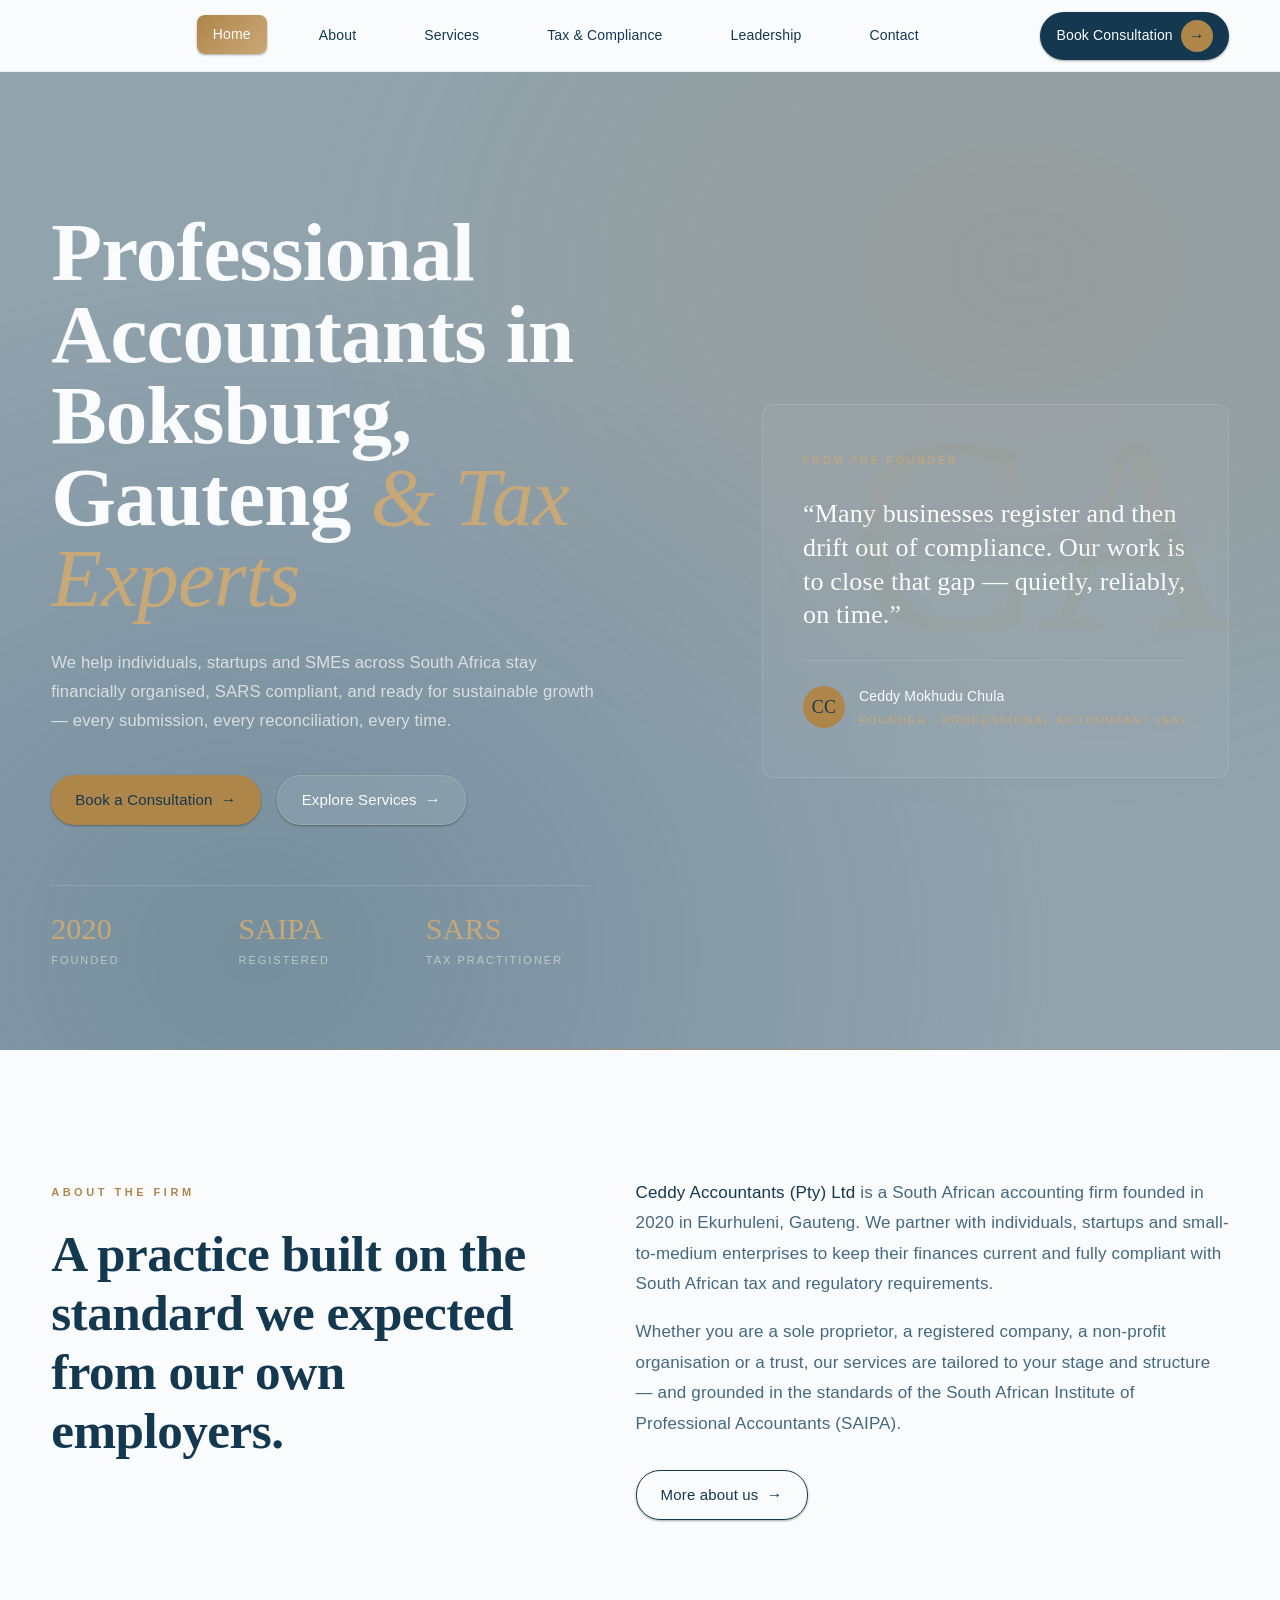
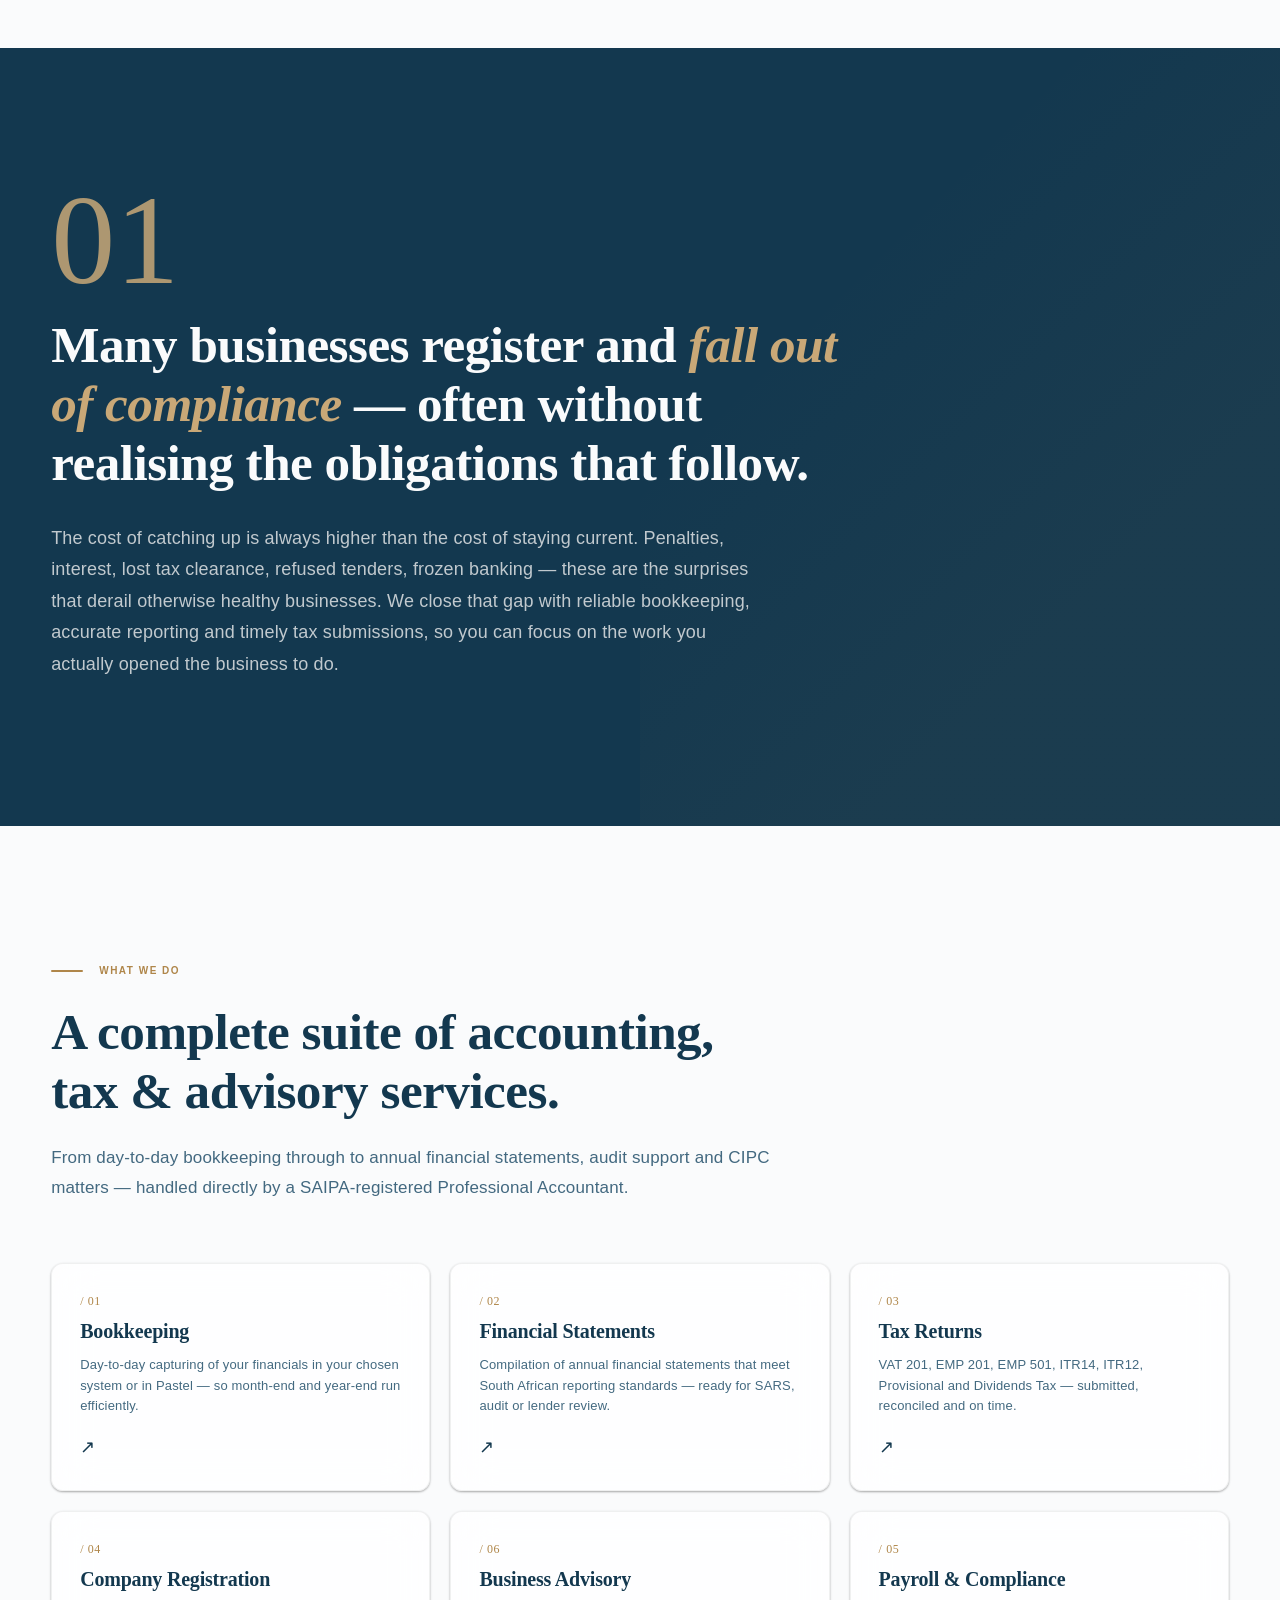
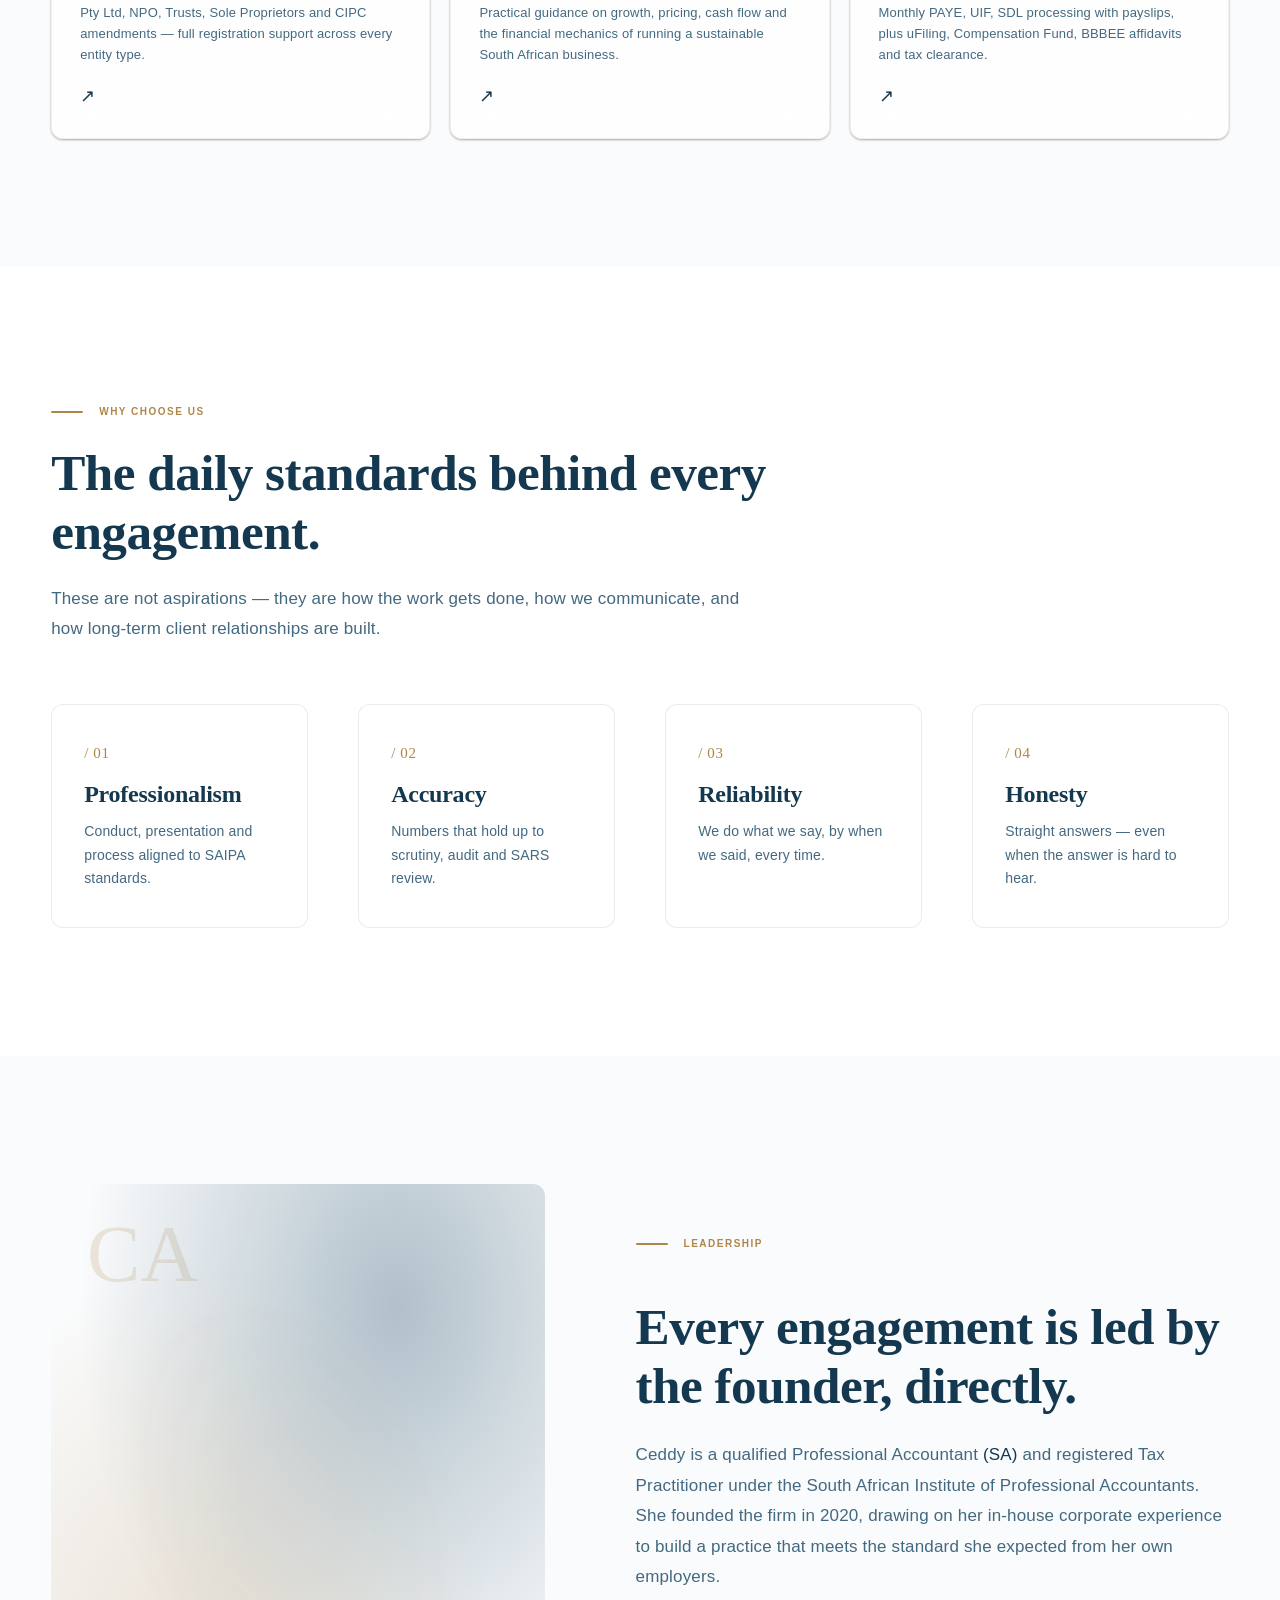
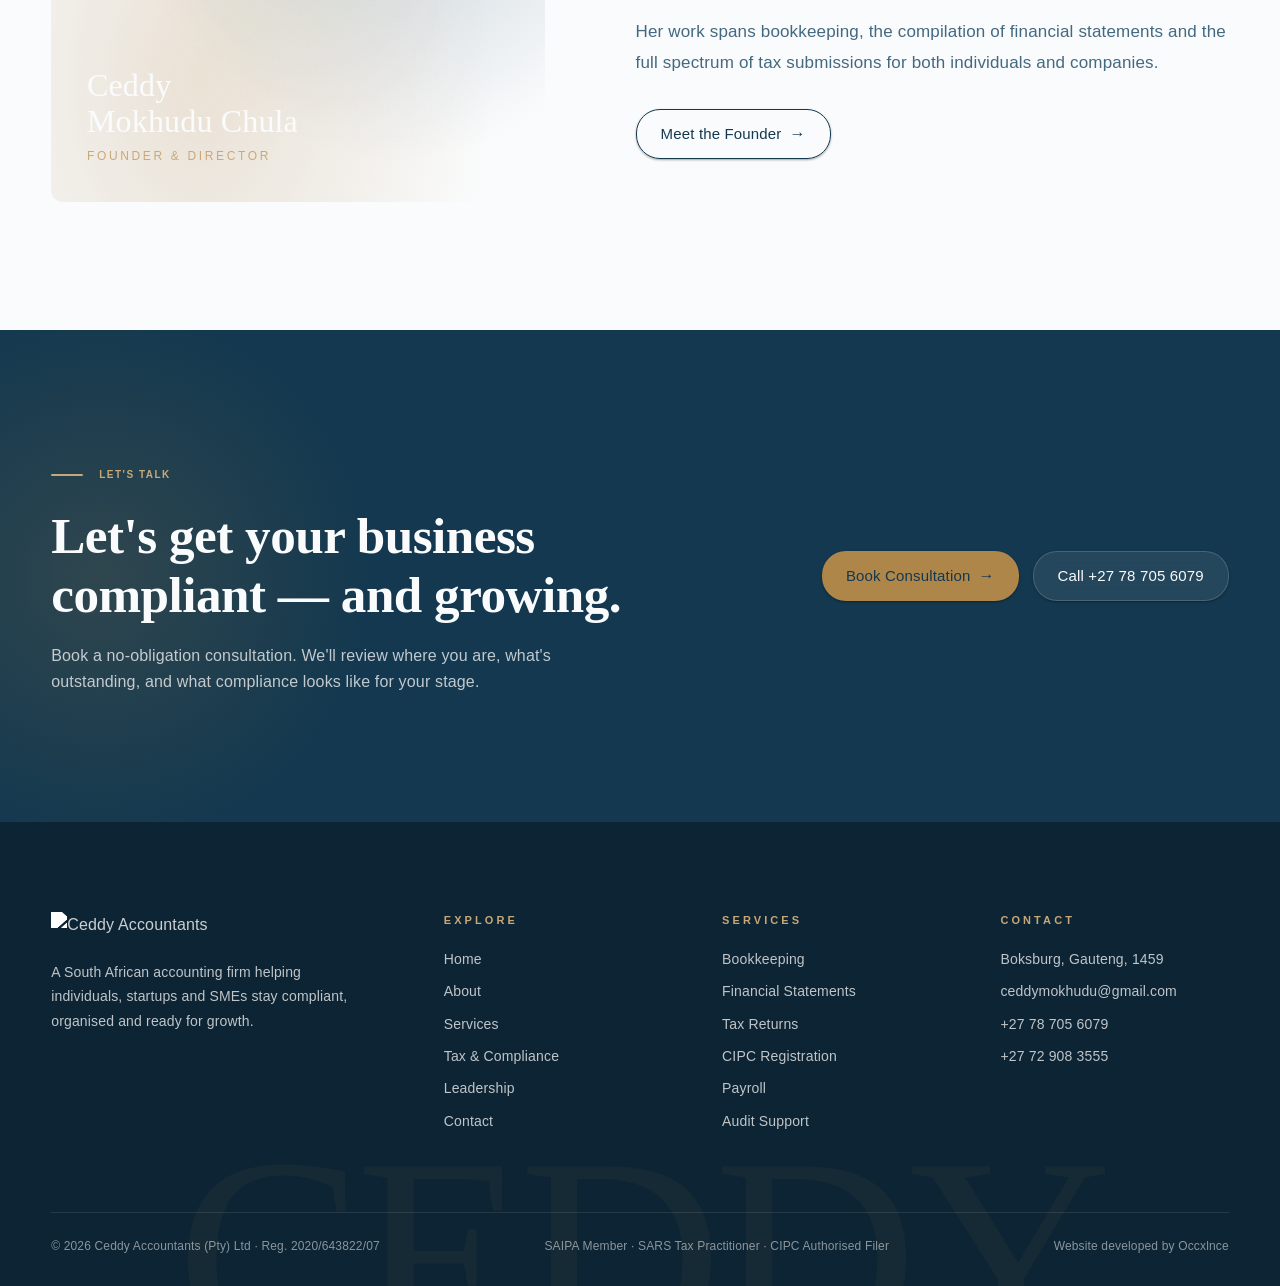
==== index.html @ b46c5119 "Add files via upload" ====
<!DOCTYPE html>
<html lang="en">
<head>
<meta charset="UTF-8">
<meta name="viewport" content="width=device-width, initial-scale=1.0">
<title>Ceddy Accountants | Professional Accountants in Boksburg, Gauteng | SAIPA Registered Tax Services</title>
<meta name="description" content="Leading accounting firm in Boksburg, Gauteng. SAIPA-registered professional accountants offering bookkeeping, tax services, company registration & financial compliance. Call us today!">
<meta name="keywords" content="accountants Boksburg, accountants Gauteng, SAIPA accountant, tax services Boksburg, bookkeeping Gauteng, company registration South Africa, professional accountant SA, tax compliance Boksburg, financial statements, VAT services, payroll services, Ceddy Accountants">
<meta name="robots" content="index, follow">
<meta name="author" content="Ceddy Accountants (Pty) Ltd">
<meta name="geo.region" content="ZA-GP">
<meta name="geo.placename" content="Boksburg, Gauteng">
<meta name="geo.position" content="-26.2125;28.2500">
<meta name="ICBM" content="-26.2125,28.2500">
<meta property="og:title" content="Ceddy Accountants | Professional Accountants in Boksburg, Gauteng">
<meta property="og:description" content="SAIPA-registered accounting firm in Boksburg, Gauteng. Expert bookkeeping, tax services, company registration & financial compliance.">
<meta property="og:type" content="website">
<meta property="og:url" content="https://ceddyaccountants.co.za">
<meta property="og:image" content="https://res.cloudinary.com/dgwtaivvf/image/upload/v1778057865/Symbol-CA_kmvjfh.png">
<meta property="og:site_name" content="Ceddy Accountants">
<meta property="og:locale" content="en_ZA">
<meta name="twitter:card" content="summary_large_image">
<meta name="twitter:title" content="Ceddy Accountants | Professional Accountants in Boksburg, Gauteng">
<meta name="twitter:description" content="SAIPA-registered accounting firm in Boksburg, Gauteng. Expert bookkeeping, tax services, company registration & financial compliance.">
<meta name="twitter:image" content="https://res.cloudinary.com/dgwtaivvf/image/upload/v1778057865/Symbol-CA_kmvjfh.png">
<link rel="canonical" href="https://ceddyaccountants.co.za">
<script type="application/ld+json">
{
  "@context": "https://schema.org",
  "@type": "ProfessionalService",
  "name": "Ceddy Accountants",
  "description": "SAIPA-registered accounting firm in Boksburg, Gauteng offering bookkeeping, tax services, company registration & financial compliance",
  "url": "https://ceddyaccountants.co.za",
  "telephone": "+27787056079",
  "email": "ceddymokhudu@gmail.com",
  "address": {
    "@type": "PostalAddress",
    "streetAddress": "Boksburg",
    "addressLocality": "Gauteng",
    "addressRegion": "GP",
    "postalCode": "1459",
    "addressCountry": "ZA"
  },
  "geo": {
    "@type": "GeoCoordinates",
    "latitude": "-26.2125",
    "longitude": "28.2500"
  },
  "openingHours": "Mo-Fr 08:00-17:00",
  "priceRange": "$$",
  "paymentAccepted": "Cash, Credit Card, Bank Transfer",
  "currenciesAccepted": "ZAR",
  "founder": {
    "@type": "Person",
    "name": "Ceddy Mokhudu Chula",
    "jobTitle": "Founder & Director",
    "description": "Professional Accountant (SA) and registered Tax Practitioner"
  },
  "hasCredential": [
    {
      "@type": "EducationalOccupationalCredential",
      "name": "Professional Accountant (SA)",
      "credentialCategory": "Professional Certification"
    },
    {
      "@type": "EducationalOccupationalCredential", 
      "name": "SAIPA Member",
      "credentialCategory": "Professional Membership"
    },
    {
      "@type": "EducationalOccupationalCredential",
      "name": "SARS Tax Practitioner",
      "credentialCategory": "Professional Certification"
    }
  ],
  "serviceType": [
    "Bookkeeping Services",
    "Tax Preparation Services", 
    "Company Registration",
    "Financial Statement Preparation",
    "Payroll Services",
    "Business Advisory",
    "VAT Services",
    "Audit Support"
  ],
  "areaServed": [
    {
      "@type": "City",
      "name": "Boksburg"
    },
    {
      "@type": "AdministrativeArea", 
      "name": "Gauteng"
    },
    {
      "@type": "Country",
      "name": "South Africa"
    }
  ],
  "aggregateRating": {
    "@type": "AggregateRating",
    "ratingValue": "5.0",
    "reviewCount": "1"
  }
}
</script>
<link rel="stylesheet" href="styles.css">
<link rel="stylesheet" href="https://cdn.jsdelivr.net/npm/swiper@11/swiper-bundle.min.css">
<link rel="icon" type="image/png" href="https://res.cloudinary.com/dgwtaivvf/image/upload/v1778057865/Symbol-CA_kmvjfh.png">
<style>
/* Home-specific styles */
.home-hero {
  position: relative;
  min-height: 100vh;
  background: #13384f73  url('https://res.cloudinary.com/dgwtaivvf/image/upload/v1778057910/Director_ohrgyr.png') center/cover;
  color: var(--paper);
  overflow: hidden;
  display: flex;
  align-items: center;
  padding: 140px 0 80px;
}
.home-hero::before {
  content: "";
  position: absolute;
  inset: 0;
  background:
    radial-gradient(ellipse at 80% 20%, rgba(175,134,74,0.18), transparent 50%),
    radial-gradient(ellipse at 20% 90%, rgba(67,105,128,0.35), transparent 55%);
}
.home-hero::after {
  content: "";
  position: absolute;
  bottom: 0; left: 0; right: 0;
  height: 1px;
  background: linear-gradient(90deg, transparent, rgba(175,134,74,0.55), transparent);
}
.home-hero-grid {
  position: relative;
  z-index: 2;
  display: grid;
  grid-template-columns: 1fr;
  gap: 50px;
  align-items: center;
}
@media (min-width: 1000px) {
  .home-hero-grid { grid-template-columns: 1.35fr 1fr; gap: 80px; }
}

.hero-eyebrow {
  display: inline-flex;
  align-items: center;
  gap: 14px;
  font-size: 11px;
  font-weight: 600;
  letter-spacing: 0.32em;
  text-transform: uppercase;
  color: var(--gold-soft);
  margin-bottom: 32px;
}
.hero-eyebrow .dot { width: 6px; height: 6px; border-radius: 50%; background: var(--muted-gold); }
.hero-eyebrow .line { width: 36px; height: 1px; background: var(--gold-soft); }

.home-hero h1 {
  font-family: var(--serif);
  color: var(--paper);
  font-size: clamp(44px, 6.5vw, 92px);
  line-height: 0.98;
  margin: 0;
}
.home-hero h1 em {
  font-style: italic;
  color: var(--gold-soft);
  font-weight: 400;
}
.home-hero .lede {
  margin-top: 28px;
  font-size: clamp(16px, 1.3vw, 19px);
  line-height: 1.75;
  color: rgba(242,242,242,0.78);
  max-width: 560px;
}
.home-hero .actions {
  margin-top: 40px;
  display: flex;
  flex-wrap: wrap;
  gap: 16px;
}
.home-hero .meta {
  margin-top: 60px;
  display: grid;
  grid-template-columns: repeat(3, 1fr);
  gap: 22px;
  max-width: 540px;
  border-top: 1px solid rgba(255,255,255,0.14);
  padding-top: 28px;
}
.home-hero .meta div span:first-child {
  font-family: var(--serif);
  font-size: 30px;
  color: var(--gold-soft);
  display: block;
  line-height: 1;
}
.home-hero .meta div span:last-child {
  display: block;
  margin-top: 8px;
  font-size: 11px;
  letter-spacing: 0.18em;
  text-transform: uppercase;
  color: rgba(242,242,242,0.55);
}

/* Hero card / visual */
.hero-card {
  position: relative;
  padding: 48px 40px;
  background: rgba(255,255,255,0.04);
  border: 1px solid rgba(255,255,255,0.12);
  backdrop-filter: blur(10px);
  border-radius: 4px;
}
.hero-card::before {
  content: "CA";
  position: absolute;
  top: -10px; right: -10px;
  font-family: var(--serif);
  font-size: 280px;
  line-height: 1;
  color: rgba(175,134,74,0.07);
  pointer-events: none;
}
.hero-card .label {
  font-size: 10px;
  letter-spacing: 0.32em;
  text-transform: uppercase;
  color: var(--gold-soft);
}
.hero-card .quote {
  margin: 28px 0;
  font-family: var(--serif);
  font-size: 26px;
  line-height: 1.3;
  color: var(--paper);
}
.hero-card .signature {
  display: flex; align-items: center; gap: 14px;
  padding-top: 24px;
  border-top: 1px solid rgba(255,255,255,0.12);
}
.hero-card .signature-mark {
  width: 42px; height: 42px;
  border-radius: 50%;
  background: var(--muted-gold);
  color: var(--midnight-teal);
  font-family: var(--serif);
  font-size: 18px;
  display: grid; place-items: center;
}
.hero-card .signature-name {
  font-size: 14px; font-weight: 500; color: var(--paper);
}
.hero-card .signature-role {
  font-size: 11px;
  letter-spacing: 0.18em;
  text-transform: uppercase;
  color: var(--gold-soft);
  margin-top: 4px;
}

/* ----- Intro / Problem section ----- */
.intro-grid {
  display: grid;
  grid-template-columns: 1fr;
  gap: 40px;
}
@media (min-width: 900px) { .intro-grid { grid-template-columns: 1fr 1.2fr; gap: 90px; } }
.intro-grid .label {
  font-size: 11px;
  letter-spacing: 0.32em;
  text-transform: uppercase;
  color: var(--muted-gold);
  font-weight: 600;
}
.intro-grid h2 { margin-top: 22px; }
.intro-grid .body p {
  font-size: 17px;
  line-height: 1.8;
  color: var(--slate-blue);
}
.intro-grid .body p strong { color: var(--midnight-teal); font-weight: 500; }

/* Problem */
.problem-section {
  background: var(--midnight-teal);
  color: var(--paper);
  position: relative;
  overflow: hidden;
}
.problem-section::before {
  content: "";
  position: absolute;
  top: 0; right: 0;
  width: 50%; height: 100%;
  background: linear-gradient(135deg, transparent 30%, rgba(175,134,74,0.05) 70%);
}
.problem-section .container { position: relative; z-index: 2; }
.problem-section .num {
  font-family: var(--serif);
  font-size: clamp(80px, 10vw, 140px);
  color: var(--gold-soft);
  line-height: 1;
  opacity: 0.85;
}
.problem-section h2 { color: var(--paper); margin-top: 12px; max-width: 820px; }
.problem-section h2 em { font-style: italic; color: var(--gold-soft); }
.problem-section .lede {
  margin-top: 30px;
  max-width: 700px;
  font-size: 18px;
  line-height: 1.75;
  color: rgba(242,242,242,0.78);
}

/* ----- Bento Grid Services ----- */
.services-preview .bento-grid {
  display: grid;
  grid-template-columns: repeat(3, 1fr);
  grid-template-rows: repeat(2, 1fr);
  gap: 20px;
  background: transparent;
  border: none;
  align-items: stretch;
  justify-items: stretch;
}

@media (max-width: 1200px) {
  .services-preview .bento-grid {
    grid-template-columns: repeat(3, 1fr);
    grid-template-rows: repeat(2, 1fr);
    gap: 18px;
  }
}

@media (max-width: 900px) {
  .services-preview .bento-grid {
    grid-template-columns: repeat(3, 1fr);
    grid-template-rows: repeat(2, 1fr);
    gap: 16px;
  }
}

@media (max-width: 768px) {
  .services-preview .bento-grid {
    grid-template-columns: repeat(2, 1fr);
    grid-template-rows: repeat(3, 1fr);
    gap: 14px;
  }
}

@media (max-width: 480px) {
  .services-preview .bento-grid {
    grid-template-columns: 1fr;
    grid-template-rows: repeat(6, 1fr);
    gap: 12px;
  }
}

.bento-card {
  background: rgba(255,255,255,0.8);
  border: 1px solid rgba(0,0,0,0.06);
  border-radius: 16px;
  position: relative;
  overflow: hidden;
  transition: all .4s cubic-bezier(0.4, 0, 0.2, 1);
  text-decoration: none;
  color: inherit;
  display: flex;
  align-items: flex-end;
  backdrop-filter: blur(20px);
  box-shadow: var(--shadow-sm);
}

.bento-card:hover {
  transform: translateY(-8px) scale(1.02);
  box-shadow: var(--shadow-xl);
  border-color: var(--muted-gold);
  background: rgba(255,255,255,0.95);
}

.bento-card:hover .arr {
  transform: translate(6px, -6px);
  color: var(--muted-gold);
}

.bento-content {
  padding: 28px;
  position: relative;
  z-index: 2;
}

.bento-card .num {
  font-family: var(--serif);
  font-size: 12px;
  color: var(--muted-gold);
  letter-spacing: 0.05em;
  margin-bottom: 8px;
}

.bento-card h3 {
  font-family: var(--serif);
  font-size: 20px;
  color: var(--midnight-teal);
  margin: 0 0 12px;
  line-height: 1.2;
}

.bento-card p {
  font-size: 13px;
  color: var(--slate-blue);
  line-height: 1.6;
  margin: 0 0 16px;
}

.bento-card .arr {
  display: inline-block;
  font-size: 18px;
  color: var(--midnight-teal);
  transition: transform .3s ease, color .3s ease;
}

/* Responsive adjustments for bento cards */
@media (max-width: 768px) {
  .bento-content {
    padding: 20px;
  }
  
  .bento-card h3 {
    font-size: 18px;
  }
  
  .bento-card p {
    font-size: 12px;
  }
}

@media (max-width: 480px) {
  .bento-content {
    padding: 18px;
  }
  
  .bento-card h3 {
    font-size: 16px;
  }
  
  .bento-card p {
    font-size: 11px;
  }
}

/* ----- Values ----- */
.values-section { background: #ffffff; }
.values-carousel {
  margin-top: 50px;
}
.values-carousel .swiper-slide {
  height: auto;
}
.value {
  background: #ffffff;
  padding: 36px 32px;
  border: 1px solid var(--rule);
  height: 100%;
}
.value .num {
  font-family: var(--serif);
  font-size: 15px;
  color: var(--muted-gold);
  letter-spacing: 0.04em;
}
.value h4 {
  margin: 14px 0 10px;
  font-family: var(--serif);
  font-size: 24px;
  color: var(--midnight-teal);
}
.value p {
  font-size: 14px;
  color: var(--slate-blue);
  line-height: 1.7;
  margin: 0;
}

/* ----- Founder ----- */
.founder-section { background: var(--paper); }
.founder-grid {
  display: grid;
  grid-template-columns: 1fr;
  gap: 50px;
  align-items: center;
}
@media (min-width: 900px) { .founder-grid { grid-template-columns: 1fr 1.2fr; gap: 90px; } }

.founder-portrait {
  position: relative;
  background: var(--midnight-teal);
  aspect-ratio: 4/5;
  display: flex;
  align-items: flex-end;
  padding: 36px;
  overflow: hidden;
}
.founder-portrait::before {
  content: "CA";
  position: absolute;
  top: 30px; left: 36px;
  font-family: var(--serif);
  font-size: 80px;
  color: rgba(175,134,74,0.18);
  line-height: 1;
}
.founder-portrait::after {
  content: "";
  position: absolute;
  inset: 0;
  background:
    radial-gradient(ellipse at 30% 80%, rgba(175,134,74,0.22), transparent 60%),
    radial-gradient(ellipse at 70% 20%, rgba(67,105,128,0.4), transparent 65%);
}
.founder-portrait .credentials {
  position: relative;
  z-index: 2;
  color: var(--paper);
}
.founder-portrait .credentials .name {
  font-family: var(--serif);
  font-size: 32px;
  line-height: 1.1;
}
.founder-portrait .credentials .role {
  margin-top: 8px;
  font-size: 12px;
  letter-spacing: 0.22em;
  text-transform: uppercase;
  color: var(--gold-soft);
}
.founder-portrait .credentials .badges {
  margin-top: 20px;
  display: flex;
  gap: 8px;
  flex-wrap: wrap;
}
.founder-portrait .credentials .badges span {
  font-size: 10px;
  font-weight: 600;
  letter-spacing: 0.18em;
  padding: 6px 12px;
  border: 1px solid rgba(255,255,255,0.22);
  border-radius: 999px;
  color: var(--paper);
}

.founder-content h2 { margin-top: 22px; }
.founder-content p {
  font-size: 17px;
  line-height: 1.8;
  color: var(--slate-blue);
  margin-top: 24px;
}
.founder-content p strong { color: var(--midnight-teal); font-weight: 500; }

</style>
</head>
<body>

<!-- ========== HEADER ========== -->
<header class="site-header">
  <div class="nav-inner">
    <a href="index.html" class="brand" aria-label="Ceddy Accountants — home">
      <div class="brand-mark" style="background: url('https://res.cloudinary.com/dgwtaivvf/image/upload/v1778057865/Symbol-CA_kmvjfh.png') center/contain; background-repeat: no-repeat; width: 40px; height: 40px;"></div>
    </a>
    <nav class="nav-links" aria-label="Main">
      <a href="index.html">Home</a>
      <a href="about.html">About</a>
      <a href="services.html">Services</a>
      <a href="tax-compliance.html">Tax &amp; Compliance</a>
      <a href="leadership.html">Leadership</a>
      <a href="contact.html">Contact</a>
    </nav>
    <a href="contact.html" class="nav-cta">
      Book Consultation
      <span class="arr">→</span>
    </a>
    <button class="nav-toggle" aria-label="Open menu">
      <span></span><span></span><span></span>
    </button>
  </div>
</header>

<main>

<!-- ========== HERO ========== -->
<section class="home-hero">
  <div class="container">
    <div class="home-hero-grid">
      <div>
        <h1>Professional Accountants in Boksburg, Gauteng <em>&amp; Tax Experts</em></h1>

        <p class="lede">
          We help individuals, startups and SMEs across South Africa stay financially
          organised, SARS compliant, and ready for sustainable growth — every submission,
          every reconciliation, every time.
        </p>

        <div class="actions">
          <a href="contact.html" class="btn btn-gold">Book a Consultation <span class="arr">→</span></a>
          <a href="services.html" class="btn btn-ghost">Explore Services <span class="arr">→</span></a>
        </div>

        <div class="meta">
          <div><span>2020</span><span>Founded</span></div>
          <div><span>SAIPA</span><span>Registered</span></div>
          <div><span>SARS</span><span>Tax Practitioner</span></div>
        </div>
      </div>

      <aside class="hero-card parallax-element" data-speed="0.2">
        <div class="label">From the founder</div>
        <p class="quote">
          “Many businesses register and then drift out of compliance. Our work is to close that gap — quietly, reliably, on time.”
        </p>
        <div class="signature">
          <div class="signature-mark">CC</div>
          <div>
            <div class="signature-name">Ceddy Mokhudu Chula</div>
            <div class="signature-role">Founder · Professional Accountant (SA)</div>
          </div>
        </div>
      </aside>
    </div>
  </div>
</section>

<!-- ========== INTRO ========== -->
<section>
  <div class="container">
    <div class="intro-grid reveal">
      <div>
        <span class="label">About the firm</span>
        <h2>A practice built on the standard we expected from our own employers.</h2>
      </div>
      <div class="body">
        <p>
          <strong>Ceddy Accountants (Pty) Ltd</strong> is a South African accounting
          firm founded in 2020 in Ekurhuleni, Gauteng. We partner with individuals,
          startups and small-to-medium enterprises to keep their finances current and
          fully compliant with South African tax and regulatory requirements.
        </p>
        <p>
          Whether you are a sole proprietor, a registered company, a non-profit
          organisation or a trust, our services are tailored to your stage and structure
          — and grounded in the standards of the South African Institute of Professional
          Accountants (SAIPA).
        </p>
        <a href="about.html" class="btn btn-outline" style="margin-top: 14px;">More about us <span class="arr">→</span></a>
      </div>
    </div>
  </div>
</section>

<!-- ========== PROBLEM ========== -->
<section class="problem-section">
  <div class="container reveal">
    <div class="num">01</div>
    <h2>Many businesses register and <em>fall out of compliance</em> — often without realising the obligations that follow.</h2>
    <p class="lede">
      The cost of catching up is always higher than the cost of staying current.
      Penalties, interest, lost tax clearance, refused tenders, frozen banking — these
      are the surprises that derail otherwise healthy businesses. We close that gap with
      reliable bookkeeping, accurate reporting and timely tax submissions, so you can
      focus on the work you actually opened the business to do.
    </p>
  </div>
</section>

<!-- ========== SERVICES PREVIEW ========== -->
<section class="services-preview">
  <div class="container">
    <div class="section-head reveal">
      <div class="kicker">
        <span class="line"></span>
        <span class="eyebrow">What We Do</span>
      </div>
      <h2>A complete suite of accounting, tax &amp; advisory services.</h2>
      <p>From day-to-day bookkeeping through to annual financial statements, audit support and CIPC matters — handled directly by a SAIPA-registered Professional Accountant.</p>
    </div>

    <div class="bento-grid reveal">
      <!-- First row: Bookkeeping + Financial Statements + Tax Returns -->
      <a href="services.html" class="bento-card">
        <div class="bento-content">
          <div class="num">/ 01</div>
          <h3>Bookkeeping</h3>
          <p>Day-to-day capturing of your financials in your chosen system or in Pastel — so month-end and year-end run efficiently.</p>
          <span class="arr">↗</span>
        </div>
      </a>
      <a href="services.html" class="bento-card">
        <div class="bento-content">
          <div class="num">/ 02</div>
          <h3>Financial Statements</h3>
          <p>Compilation of annual financial statements that meet South African reporting standards — ready for SARS, audit or lender review.</p>
          <span class="arr">↗</span>
        </div>
      </a>
      <a href="tax-compliance.html" class="bento-card">
        <div class="bento-content">
          <div class="num">/ 03</div>
          <h3>Tax Returns</h3>
          <p>VAT 201, EMP 201, EMP 501, ITR14, ITR12, Provisional and Dividends Tax — submitted, reconciled and on time.</p>
          <span class="arr">↗</span>
        </div>
      </a>
      
      <!-- Second row: Company Registration + Business Advisory + Payroll -->
      <a href="services.html" class="bento-card">
        <div class="bento-content">
          <div class="num">/ 04</div>
          <h3>Company Registration</h3>
          <p>Pty Ltd, NPO, Trusts, Sole Proprietors and CIPC amendments — full registration support across every entity type.</p>
          <span class="arr">↗</span>
        </div>
      </a>
      <a href="services.html" class="bento-card">
        <div class="bento-content">
          <div class="num">/ 06</div>
          <h3>Business Advisory</h3>
          <p>Practical guidance on growth, pricing, cash flow and the financial mechanics of running a sustainable South African business.</p>
          <span class="arr">↗</span>
        </div>
      </a>
      <a href="services.html" class="bento-card">
        <div class="bento-content">
          <div class="num">/ 05</div>
          <h3>Payroll &amp; Compliance</h3>
          <p>Monthly PAYE, UIF, SDL processing with payslips, plus uFiling, Compensation Fund, BBBEE affidavits and tax clearance.</p>
          <span class="arr">↗</span>
        </div>
      </a>
    </div>
  </div>
</section>

<!-- ========== VALUES ========== -->
<section class="values-section">
  <div class="container">
    <div class="section-head reveal">
      <div class="kicker">
        <span class="line"></span>
        <span class="eyebrow">Why Choose Us</span>
      </div>
      <h2>The daily standards behind every engagement.</h2>
      <p>These are not aspirations — they are how the work gets done, how we communicate, and how long-term client relationships are built.</p>
    </div>

    <div class="swiper values-carousel reveal">
      <div class="swiper-wrapper">
        <div class="swiper-slide">
          <div class="value">
            <div class="num">/ 01</div>
            <h4>Professionalism</h4>
            <p>Conduct, presentation and process aligned to SAIPA standards.</p>
          </div>
        </div>
        <div class="swiper-slide">
          <div class="value">
            <div class="num">/ 02</div>
            <h4>Accuracy</h4>
            <p>Numbers that hold up to scrutiny, audit and SARS review.</p>
          </div>
        </div>
        <div class="swiper-slide">
          <div class="value">
            <div class="num">/ 03</div>
            <h4>Reliability</h4>
            <p>We do what we say, by when we said, every time.</p>
          </div>
        </div>
        <div class="swiper-slide">
          <div class="value">
            <div class="num">/ 04</div>
            <h4>Honesty</h4>
            <p>Straight answers — even when the answer is hard to hear.</p>
          </div>
        </div>
        <div class="swiper-slide">
          <div class="value">
            <div class="num">/ 05</div>
            <h4>Efficiency</h4>
            <p>Time, software and process used to your advantage, not against it.</p>
          </div>
        </div>
        <div class="swiper-slide">
          <div class="value">
            <div class="num">/ 06</div>
            <h4>Value for Money</h4>
            <p>Pricing that respects the size and stage of your business.</p>
          </div>
        </div>
      </div>
    </div>
  </div>
</section>

<!-- ========== FOUNDER ========== -->
<section class="founder-section">
  <div class="container">
    <div class="founder-grid reveal">
      <div class="founder-portrait parallax-element" data-speed="0.15" style="background: url('https://res.cloudinary.com/dgwtaivvf/image/upload/v1778057903/Director_Closeup_abbx0l.png') center/cover;">
        <div class="credentials">
          <div class="name">Ceddy<br>Mokhudu Chula</div>
          <div class="role">Founder &amp; Director</div>
                  </div>
      </div>
      <div class="founder-content">
        <div class="kicker">
          <span class="line"></span>
          <span class="eyebrow">Leadership</span>
        </div>
        <h2>Every engagement is led by the founder, directly.</h2>
        <p>
          Ceddy is a qualified Professional Accountant <strong>(SA)</strong> and registered
          Tax Practitioner under the South African Institute of Professional Accountants.
          She founded the firm in 2020, drawing on her in-house corporate experience to
          build a practice that meets the standard she expected from her own employers.
        </p>
        <p>
          Her work spans bookkeeping, the compilation of financial statements and the
          full spectrum of tax submissions for both individuals and companies.
        </p>
        <a href="leadership.html" class="btn btn-outline" style="margin-top: 14px;">Meet the Founder <span class="arr">→</span></a>
      </div>
    </div>
  </div>
</section>

<!-- ========== CTA BAND ========== -->
<section class="cta-band">
  <div class="container">
    <div>
      <div class="kicker">
        <span class="line" style="background: var(--gold-soft)"></span>
        <span class="eyebrow" style="color: var(--gold-soft)">Let's Talk</span>
      </div>
      <h2>Let's get your business compliant — and growing.</h2>
      <p>Book a no-obligation consultation. We'll review where you are, what's outstanding, and what compliance looks like for your stage.</p>
    </div>
    <div class="actions">
      <a href="contact.html" class="btn btn-gold">Book Consultation <span class="arr">→</span></a>
      <a href="tel:+27787056079" class="btn btn-ghost">Call +27 78 705 6079</a>
    </div>
  </div>
</section>

</main>

<!-- ========== FOOTER ========== -->
<footer class="site-footer">
  <div class="container">
    <div class="footer-grid">
      <div>
        <div class="footer-brand-logo">
          <img src="https://res.cloudinary.com/dgwtaivvf/image/upload/v1778057889/Wordmark-CA_v1gxqy.png" alt="Ceddy Accountants" style="width: 200px; height: auto; margin-bottom: 16px;">
        </div>
        <p class="footer-blurb">A South African accounting firm helping individuals, startups and SMEs stay compliant, organised and ready for growth.</p>
      </div>
      <div class="footer-col">
        <h5>Explore</h5>
        <ul>
          <li><a href="index.html">Home</a></li>
          <li><a href="about.html">About</a></li>
          <li><a href="services.html">Services</a></li>
          <li><a href="tax-compliance.html">Tax &amp; Compliance</a></li>
          <li><a href="leadership.html">Leadership</a></li>
          <li><a href="contact.html">Contact</a></li>
        </ul>
      </div>
      <div class="footer-col">
        <h5>Services</h5>
        <ul>
          <li><a href="services.html">Bookkeeping</a></li>
          <li><a href="services.html">Financial Statements</a></li>
          <li><a href="tax-compliance.html">Tax Returns</a></li>
          <li><a href="services.html">CIPC Registration</a></li>
          <li><a href="services.html">Payroll</a></li>
          <li><a href="services.html">Audit Support</a></li>
        </ul>
      </div>
      <div class="footer-col">
        <h5>Contact</h5>
        <ul>
          <li>Boksburg, Gauteng, 1459</li>
          <li><a href="mailto:ceddymokhudu@gmail.com">ceddymokhudu@gmail.com</a></li>
          <li><a href="tel:+27787056079">+27 78 705 6079</a></li>
          <li><a href="tel:+27729083555">+27 72 908 3555</a></li>
        </ul>
      </div>
    </div>
    <div class="footer-bottom">
      <span>© 2026 Ceddy Accountants (Pty) Ltd · Reg. 2020/643822/07</span>
      <span>SAIPA Member · SARS Tax Practitioner · CIPC Authorised Filer</span>
      <span>Website developed by Occxlnce</span>
    </div>
  </div>
</footer>

<script src="https://cdn.jsdelivr.net/npm/swiper@11/swiper-bundle.min.js"></script>
<script>
  // Initialize Values Carousel
  const valuesCarousel = new Swiper('.values-carousel', {
    slidesPerView: 1,
    spaceBetween: 20,
    loop: true,
    autoplay: {
      delay: 3000,
      disableOnInteraction: false,
    },
    speed: 600,
    breakpoints: {
      640: {
        slidesPerView: 2,
        spaceBetween: 30,
      },
      768: {
        slidesPerView: 3,
        spaceBetween: 40,
      },
      1024: {
        slidesPerView: 4,
        spaceBetween: 50,
      },
    },
  });
</script>
<script src="main.js"></script>
</body>
</html>
---- styles.css ----
/* =========================================================
   GLOBAL BORDER RADIUS - Apple Style
   ========================================================= */
.btn,
.btn-primary,
.btn-gold,
.btn-ghost,
.btn-outline,
.nav-cta,
.bento-card,
.value,
.svc-row,
.tax-cell,
.mvo-block,
.hero-card,
.founder-portrait,
.why-visual,
.field input,
.field select,
.field textarea,
.chip {
  border-radius: 12px !important;
}

/* Smaller radius for subtle elements */
.brand-mark,
.accordion-item,
.industry-tile {
  border-radius: 10px !important;
}

/* Larger radius for buttons */
.btn,
.nav-cta {
  border-radius: 24px !important;
}

/* =========================================================
   PARALLAX EFFECTS
   ========================================================= */
.parallax {
  position: relative;
  overflow: hidden;
}

.parallax-bg {
  position: absolute;
  top: 0;
  left: 0;
  width: 100%;
  height: 120%;
  background-size: cover;
  background-position: center;
  will-change: transform;
  transition: transform 0.3s ease-out;
}

.parallax-slow {
  transform: translateY(0);
}

.parallax-medium {
  transform: translateY(0);
}

.parallax-fast {
  transform: translateY(0);
}

/* Brand mark parallax */
.brand-mark {
  position: relative;
  overflow: hidden;
}

.brand-parallax {
  position: absolute;
  top: 0;
  left: 0;
  width: 100%;
  height: 100%;
  background-size: contain;
  background-position: center;
  background-repeat: no-repeat;
  will-change: transform;
  transition: transform 0.2s ease-out;
}

/* Decorative parallax elements */
.parallax-element {
  will-change: transform;
  transition: transform 0.3s ease-out;
}

/* =========================================================
   CEDDY ACCOUNTANTS — Global Stylesheet
   Brand: Midnight Teal, Slate Blue, Muted Gold, White
   Type: DM Serif Display (display) + Poppins (body/UI)
   ========================================================= */

@import url('https://fonts.googleapis.com/css2?family=DM+Serif+Display:ital@0;1&family=Poppins:wght@300;400;500;600;700&display=swap');

:root {
  --midnight-teal: #13384f;
  --midnight-deep: #0c2433;
  --slate-blue: #436980;
  --slate-soft: #7d99ab;
  --muted-gold: #af864a;
  --gold-soft: #c9a877;
  --gold-pale: #efe3cf;
  --white: #ffffff;
  --paper: #fafbfc;
  --ink: #1d1d1f;
  --rule: rgba(0,0,0,0.08);
  --shadow-sm: 0 1px 3px rgba(0,0,0,0.12), 0 1px 2px rgba(0,0,0,0.24);
  --shadow-md: 0 4px 6px rgba(0,0,0,0.07), 0 1px 3px rgba(0,0,0,0.06);
  --shadow-lg: 0 10px 25px rgba(0,0,0,0.12), 0 6px 10px rgba(0,0,0,0.08);
  --shadow-xl: 0 20px 40px rgba(0,0,0,0.15), 0 10px 20px rgba(0,0,0,0.05);

  --serif: 'DM Serif Display', Georgia, serif;
  --sans: 'Poppins', -apple-system, BlinkMacSystemFont, 'Segoe UI', Roboto, sans-serif;

  --max: 1280px;
  --gutter: clamp(20px, 4vw, 56px);
}

* { box-sizing: border-box; }

html { scroll-behavior: smooth; }

body {
  margin: 0;
  background: var(--paper);
  color: var(--ink);
  font-family: var(--sans);
  font-weight: 400;
  font-size: 16px;
  line-height: 1.6;
  -webkit-font-smoothing: antialiased;
  -moz-osx-font-smoothing: grayscale;
  letter-spacing: 0.01em;
}

img { max-width: 100%; display: block; }
a { color: inherit; }

/* ---------- Reusable Type ---------- */
.eyebrow {
  font-family: var(--sans);
  font-size: 10px;
  font-weight: 600;
  letter-spacing: 0.15em;
  text-transform: uppercase;
  color: var(--muted-gold);
}

.serif {
  font-family: var(--serif);
  font-weight: 400;
  letter-spacing: -0.01em;
}

h1, h2, h3, h4 { font-family: var(--serif); font-weight: 600; letter-spacing: -0.01em; margin: 0; color: var(--midnight-teal); }
h1 { font-size: clamp(44px, 6vw, 72px); line-height: 1.1; }
h2 { font-size: clamp(32px, 4vw, 56px); line-height: 1.15; }
h3 { font-size: clamp(24px, 2.4vw, 32px); line-height: 1.2; }
h4 { font-size: 20px; line-height: 1.3; }

p { margin: 0 0 1em; }

/* =========================================================
   HEADER
   ========================================================= */
.site-header {
  position: fixed;
  top: 0; left: 0; right: 0;
  z-index: 60;
  height: 72px;
  background: rgba(250, 251, 252, 0.72);
  backdrop-filter: saturate(180%) blur(20px);
  -webkit-backdrop-filter: saturate(180%) blur(20px);
  border-bottom: 1px solid rgba(0,0,0,0.06);
}

.nav-inner {
  max-width: var(--max);
  height: 100%;
  margin: 0 auto;
  padding: 0 var(--gutter);
  display: flex;
  align-items: center;
  justify-content: space-between;
}

.brand {
  display: flex;
  align-items: center;
  gap: 14px;
  text-decoration: none;
}

.brand-mark {
  width: 40px; height: 40px;
  border-radius: 10px;
  background: var(--midnight-teal);
  color: var(--gold-soft);
  display: grid; place-items: center;
  font-family: var(--serif);
  font-size: 20px;
  letter-spacing: -0.02em;
  transition: all 0.3s cubic-bezier(0.4, 0, 0.2, 1);
}

.brand-name {
  font-family: var(--serif);
  font-size: 26px;
  line-height: 0.9;
  color: var(--midnight-teal);
}
.brand-subtitle {
  margin-top: 5px;
  font-size: 9px;
  font-weight: 600;
  letter-spacing: 0.34em;
  color: var(--slate-blue);
}

.nav-links {
  display: flex;
  align-items: center;
  gap: 36px;
  font-size: 14px;
  font-weight: 500;
  font-family: var(--sans);
  color: var(--midnight-teal);
}
.nav-links a {
  text-decoration: none;
  color: inherit;
  position: relative;
  padding: 8px 16px;
  border-radius: 8px;
  transition: all .3s cubic-bezier(0.4, 0, 0.2, 1);
  background: transparent;
}
.nav-links a::before {
  content: "";
  position: absolute;
  top: 0; left: 0; right: 0; bottom: 0;
  background: linear-gradient(135deg, var(--muted-gold), var(--gold-soft));
  border-radius: 8px;
  opacity: 0;
  transform: scale(0.8);
  transition: all .3s cubic-bezier(0.4, 0, 0.2, 1);
  z-index: -1;
}
.nav-links a:hover {
  color: var(--paper);
  transform: translateY(-1px);
}
.nav-links a:hover::before {
  opacity: 1;
  transform: scale(1);
}
.nav-links a.active {
  color: var(--paper);
  background: linear-gradient(135deg, var(--muted-gold), var(--gold-soft));
  transform: translateY(-1px);
  box-shadow: var(--shadow-sm);
}

.nav-cta {
  display: inline-flex;
  align-items: center;
  gap: 8px;
  background: var(--midnight-teal);
  color: var(--paper);
  border-radius: 20px;
  padding: 8px 16px;
  font-size: 14px;
  font-weight: 500;
  font-family: var(--sans);
  text-decoration: none;
  transition: all .3s cubic-bezier(0.4, 0, 0.2, 1);
  box-shadow: var(--shadow-sm);
}
.nav-cta:hover { 
  background: var(--midnight-deep); 
  transform: translateY(-1px); 
  box-shadow: var(--shadow-md);
}
.nav-cta .arr {
  width: 32px; height: 32px;
  border-radius: 999px;
  background: var(--muted-gold);
  color: var(--midnight-teal);
  display: grid; place-items: center;
  font-size: 16px;
  transition: transform .3s ease;
}
.nav-cta:hover .arr { transform: rotate(-45deg); }

.nav-toggle {
  display: none;
  background: none;
  border: 1px solid var(--rule);
  border-radius: 999px;
  width: 44px; height: 44px;
  cursor: pointer;
  align-items: center; justify-content: center;
  flex-direction: column; gap: 4px;
}
.nav-toggle span {
  width: 18px; height: 1.5px; background: var(--midnight-teal);
  transition: transform .3s ease;
}

@media (max-width: 980px) {
  .nav-links, .nav-cta { display: none; }
  .nav-toggle { display: flex; }
  .nav-links.open {
    display: flex;
    position: fixed;
    inset: 88px 0 0 0;
    background: var(--paper);
    flex-direction: column;
    align-items: flex-start;
    padding: 40px var(--gutter);
    gap: 22px;
    font-size: 22px;
  }
  .nav-links.open a { font-family: var(--serif); font-size: 32px; }
}

/* =========================================================
   GENERIC PAGE / SECTION
   ========================================================= */
main { padding-top: 72px; }
section { padding: clamp(80px, 10vw, 140px) 0; }
.container {
  max-width: var(--max);
  margin: 0 auto;
  padding: 0 var(--gutter);
}

.kicker {
  display: inline-flex;
  align-items: center;
  gap: 16px;
  margin-bottom: 24px;
}
.kicker .line {
  width: 32px; height: 2px;
  background: var(--muted-gold);
  border-radius: 1px;
}

/* =========================================================
   BUTTONS
   ========================================================= */
.btn {
  display: inline-flex;
  align-items: center;
  gap: 8px;
  padding: 12px 24px;
  border-radius: 24px;
  font-size: 15px;
  font-weight: 500;
  font-family: var(--sans);
  text-decoration: none;
  transition: all .3s cubic-bezier(0.4, 0, 0.2, 1);
  cursor: pointer;
  border: none;
  box-shadow: var(--shadow-sm);
}
.btn-primary { 
  background: var(--midnight-teal); 
  color: var(--paper); 
}
.btn-primary:hover { 
  background: var(--midnight-deep); 
  transform: translateY(-1px); 
  box-shadow: var(--shadow-md);
}
.btn-gold { 
  background: var(--muted-gold); 
  color: var(--midnight-teal); 
}
.btn-gold:hover { 
  background: var(--gold-soft); 
  transform: translateY(-1px); 
  box-shadow: var(--shadow-md);
}
.btn-ghost {
  background: rgba(255,255,255,0.08);
  color: var(--paper);
  border: 1px solid rgba(255,255,255,0.16);
  backdrop-filter: blur(10px);
}
.btn-ghost:hover { 
  background: rgba(255,255,255,0.12); 
  transform: translateY(-1px); 
  border-color: rgba(255,255,255,0.24);
}
.btn-outline {
  background: transparent;
  border: 1px solid var(--midnight-teal);
  color: var(--midnight-teal);
}
.btn-outline:hover { 
  background: var(--midnight-teal); 
  color: var(--paper);
  transform: translateY(-1px);
  box-shadow: var(--shadow-sm);
}
.btn .arr { 
  font-size: 16px; 
  line-height: 1; 
  transition: transform .3s cubic-bezier(0.4, 0, 0.2, 1); 
}
.btn:hover .arr { 
  transform: translateX(2px); 
}

/* =========================================================
   HERO (page-level, used on all pages except home)
   ========================================================= */
.page-hero {
  background: var(--midnight-teal);
  color: var(--paper);
  position: relative;
  overflow: hidden;
  padding: clamp(110px, 14vw, 170px) 0 clamp(70px, 9vw, 110px);
}
.page-hero::before {
  content: "";
  position: absolute;
  top: -120px; right: -120px;
  width: 540px; height: 540px;
  border-radius: 50%;
  background: radial-gradient(circle at center, rgba(175,134,74,0.22), transparent 65%);
  pointer-events: none;
}
.page-hero::after {
  content: "CA";
  position: absolute;
  right: -40px; bottom: -120px;
  font-family: var(--serif);
  font-size: 520px;
  line-height: 1;
  color: rgba(255,255,255,0.025);
  letter-spacing: -0.05em;
  pointer-events: none;
  user-select: none;
}
.page-hero .eyebrow { color: var(--gold-soft); }
.page-hero h1 { color: var(--paper); }
.page-hero .lede {
  margin-top: 24px;
  max-width: 640px;
  font-size: clamp(17px, 1.4vw, 19px);
  line-height: 1.7;
  color: rgba(242,242,242,0.82);
}
.page-hero-grid {
  display: grid;
  grid-template-columns: 1fr;
  gap: 40px;
  align-items: end;
  position: relative;
  z-index: 2;
}
@media (min-width: 900px) {
  .page-hero-grid { grid-template-columns: 1.4fr 1fr; gap: 80px; }
}
.page-hero-meta {
  font-size: 13px;
  letter-spacing: 0.2em;
  text-transform: uppercase;
  color: rgba(242,242,242,0.6);
  border-top: 1px solid rgba(255,255,255,0.18);
  padding-top: 22px;
}
.page-hero-meta span { display: block; margin-top: 6px; color: var(--gold-soft); font-weight: 600; letter-spacing: 0.18em; }

/* =========================================================
   FOOTER
   ========================================================= */
.site-footer {
  background: var(--midnight-deep);
  color: rgba(242,242,242,0.78);
  padding: 90px 0 30px;
  position: relative;
  overflow: hidden;
}
.site-footer::before {
  content: "CEDDY";
  position: absolute;
  bottom: -90px;
  left: 50%;
  transform: translateX(-50%);
  font-family: var(--serif);
  font-size: clamp(120px, 22vw, 320px);
  line-height: 0.85;
  letter-spacing: -0.03em;
  color: rgba(175,134,74,0.06);
  pointer-events: none;
  white-space: nowrap;
}
.footer-grid {
  display: grid;
  gap: 50px;
  grid-template-columns: 1.5fr 1fr 1fr 1fr;
  position: relative;
  z-index: 2;
}
@media (max-width: 880px) { .footer-grid { grid-template-columns: 1fr 1fr; } }
@media (max-width: 540px) { .footer-grid { grid-template-columns: 1fr; } }

.footer-brand-name {
  font-family: var(--serif);
  font-size: 36px;
  color: var(--paper);
  line-height: 1;
}
.footer-brand-sub {
  margin-top: 8px;
  font-size: 11px;
  letter-spacing: 0.34em;
  color: var(--gold-soft);
}

/* Footer brand logo */
.footer-brand-logo img {
  max-width: 200px;
  height: auto;
  margin-bottom: 16px;
  filter: brightness(0) invert(1);
  transition: filter 0.3s ease;
}
.footer-blurb {
  margin-top: 22px;
  font-size: 14px;
  line-height: 1.75;
  max-width: 320px;
}
.footer-col h5 {
  font-family: var(--sans);
  font-size: 11px;
  font-weight: 600;
  letter-spacing: 0.28em;
  text-transform: uppercase;
  color: var(--gold-soft);
  margin: 0 0 18px;
}
.footer-col ul { list-style: none; padding: 0; margin: 0; }
.footer-col li { margin-bottom: 10px; font-size: 14px; }
.footer-col a {
  color: rgba(242,242,242,0.78);
  text-decoration: none;
  transition: color .2s ease;
}
.footer-col a:hover { color: var(--gold-soft); }

.footer-bottom {
  margin-top: 70px;
  padding-top: 24px;
  border-top: 1px solid rgba(255,255,255,0.1);
  display: flex;
  justify-content: space-between;
  flex-wrap: wrap;
  gap: 12px;
  font-size: 12px;
  color: rgba(242,242,242,0.55);
  position: relative;
  z-index: 2;
}

/* =========================================================
   UTILITY GRIDS
   ========================================================= */
.grid-2 { display: grid; grid-template-columns: 1fr; gap: 40px; }
@media (min-width: 880px) { .grid-2 { grid-template-columns: 1fr 1fr; gap: 80px; } }

.grid-3 { display: grid; grid-template-columns: 1fr; gap: 24px; }
@media (min-width: 700px) { .grid-3 { grid-template-columns: repeat(2, 1fr); } }
@media (min-width: 1000px) { .grid-3 { grid-template-columns: repeat(3, 1fr); } }

.grid-4 { display: grid; grid-template-columns: repeat(2, 1fr); gap: 18px; }
@media (min-width: 900px) { .grid-4 { grid-template-columns: repeat(4, 1fr); } }

/* =========================================================
   SHARED COMPONENTS
   ========================================================= */

/* Service / value card */
.card {
  background: #ffffff;
  border: 1px solid var(--rule);
  border-radius: 8px;
  padding: 36px 32px;
  transition: transform .35s ease, box-shadow .35s ease, border-color .35s ease;
  position: relative;
  overflow: hidden;
}
.card::before {
  content: "";
  position: absolute;
  top: 0; left: 0;
  width: 0; height: 2px;
  background: var(--muted-gold);
  transition: width .45s ease;
}
.card:hover {
  transform: translateY(-4px);
  box-shadow: 0 30px 60px -30px rgba(19,56,79,0.18);
  border-color: var(--gold-soft);
}
.card:hover::before { width: 100%; }
.card .num {
  font-family: var(--serif);
  font-size: 14px;
  color: var(--muted-gold);
  letter-spacing: 0.05em;
}
.card h4 {
  margin: 14px 0 12px;
  font-family: var(--serif);
  color: var(--midnight-teal);
}
.card p {
  font-size: 14.5px;
  line-height: 1.7;
  color: var(--slate-blue);
  margin: 0;
}

/* Section header — eyebrow + heading + lead */
.section-head { max-width: 720px; margin-bottom: 60px; }
.section-head h2 { margin-bottom: 22px; }
.section-head p {
  font-size: 17px;
  color: var(--slate-blue);
  line-height: 1.75;
  margin: 0;
}
.section-head.center { margin: 0 auto 70px; text-align: center; }
.section-head.center .kicker { justify-content: center; }

/* Pull quote */
.pullquote {
  font-family: var(--serif);
  font-size: clamp(28px, 3.2vw, 44px);
  line-height: 1.2;
  color: var(--midnight-teal);
  letter-spacing: -0.01em;
  border-left: 2px solid var(--muted-gold);
  padding-left: 28px;
  margin: 0;
}

/* Stat block */
.stat-row {
  display: grid;
  grid-template-columns: repeat(2, 1fr);
  gap: 1px;
  background: var(--rule);
  border: 1px solid var(--rule);
}
@media (min-width: 760px) { .stat-row { grid-template-columns: repeat(4, 1fr); } }
.stat {
  background: var(--paper);
  padding: 32px 26px;
}
.stat .num {
  font-family: var(--serif);
  font-size: clamp(38px, 4.5vw, 56px);
  line-height: 1;
  color: var(--midnight-teal);
}
.stat .lbl {
  margin-top: 12px;
  font-size: 12px;
  letter-spacing: 0.2em;
  text-transform: uppercase;
  color: var(--slate-blue);
}

/* CTA band */
.cta-band {
  background: var(--midnight-teal);
  color: var(--paper);
  position: relative;
  overflow: hidden;
}
.cta-band::before {
  content: "";
  position: absolute;
  top: 50%; left: -200px;
  width: 600px; height: 600px;
  border-radius: 50%;
  background: radial-gradient(circle, rgba(175,134,74,0.18), transparent 65%);
  transform: translateY(-50%);
}
.cta-band .container {
  position: relative;
  display: grid;
  grid-template-columns: 1fr;
  gap: 32px;
  align-items: center;
}
@media (min-width: 880px) {
  .cta-band .container { grid-template-columns: 1.5fr 1fr; }
}
.cta-band h2 {
  color: var(--paper);
  max-width: 700px;
}
.cta-band p { color: rgba(242,242,242,0.78); margin: 18px 0 0; max-width: 540px; }
.cta-band .actions { display: flex; gap: 14px; flex-wrap: wrap; justify-content: flex-start; }
@media (min-width: 880px) { .cta-band .actions { justify-content: flex-end; } }

/* Reveal on scroll */
.reveal {
  opacity: 0;
  transform: translateY(24px);
  transition: opacity .9s ease, transform .9s ease;
}
.reveal.in { opacity: 1; transform: translateY(0); }

/* Forms */
.form-grid {
  display: grid;
  grid-template-columns: 1fr;
  gap: 22px;
}
@media (min-width: 720px) {
  .form-grid { grid-template-columns: 1fr 1fr; }
  .form-grid .full { grid-column: 1 / -1; }
}
.field label {
  display: block;
  font-size: 11px;
  font-weight: 600;
  letter-spacing: 0.22em;
  text-transform: uppercase;
  color: var(--slate-blue);
  margin-bottom: 10px;
}
.field input,
.field select,
.field textarea {
  width: 100%;
  background: rgba(250, 251, 252, 0.8);
  border: 1px solid rgba(0,0,0,0.06);
  padding: 16px 20px;
  font-family: var(--sans);
  font-size: 16px;
  color: var(--midnight-teal);
  transition: all .3s cubic-bezier(0.4, 0, 0.2, 1);
  border-radius: 12px;
  backdrop-filter: blur(10px);
}
.field input:focus,
.field select:focus,
.field textarea:focus {
  outline: none;
  border-color: var(--muted-gold);
  background: rgba(250, 251, 252, 0.95);
  box-shadow: 0 0 0 3px rgba(175, 134, 74, 0.1);
}
.field textarea { resize: vertical; min-height: 120px; }

/* Tag chips */
.chip-row { display: flex; flex-wrap: wrap; gap: 10px; }
.chip {
  display: inline-flex;
  align-items: center;
  gap: 8px;
  padding: 8px 14px;
  background: rgba(19,56,79,0.05);
  border: 1px solid var(--rule);
  border-radius: 999px;
  font-size: 12px;
  font-weight: 500;
  color: var(--midnight-teal);
}
.chip::before {
  content: "";
  width: 6px; height: 6px;
  background: var(--muted-gold);
  border-radius: 50%;
}

/* Decorative gold rule */
.gold-rule {
  width: 60px; height: 2px;
  background: var(--muted-gold);
  margin: 24px 0;
}

/* Founder portrait hover effect */
.founder-portrait {
  transition: transform 0.3s ease;
}
.founder-portrait:hover {
  transform: skew(-5deg);
}
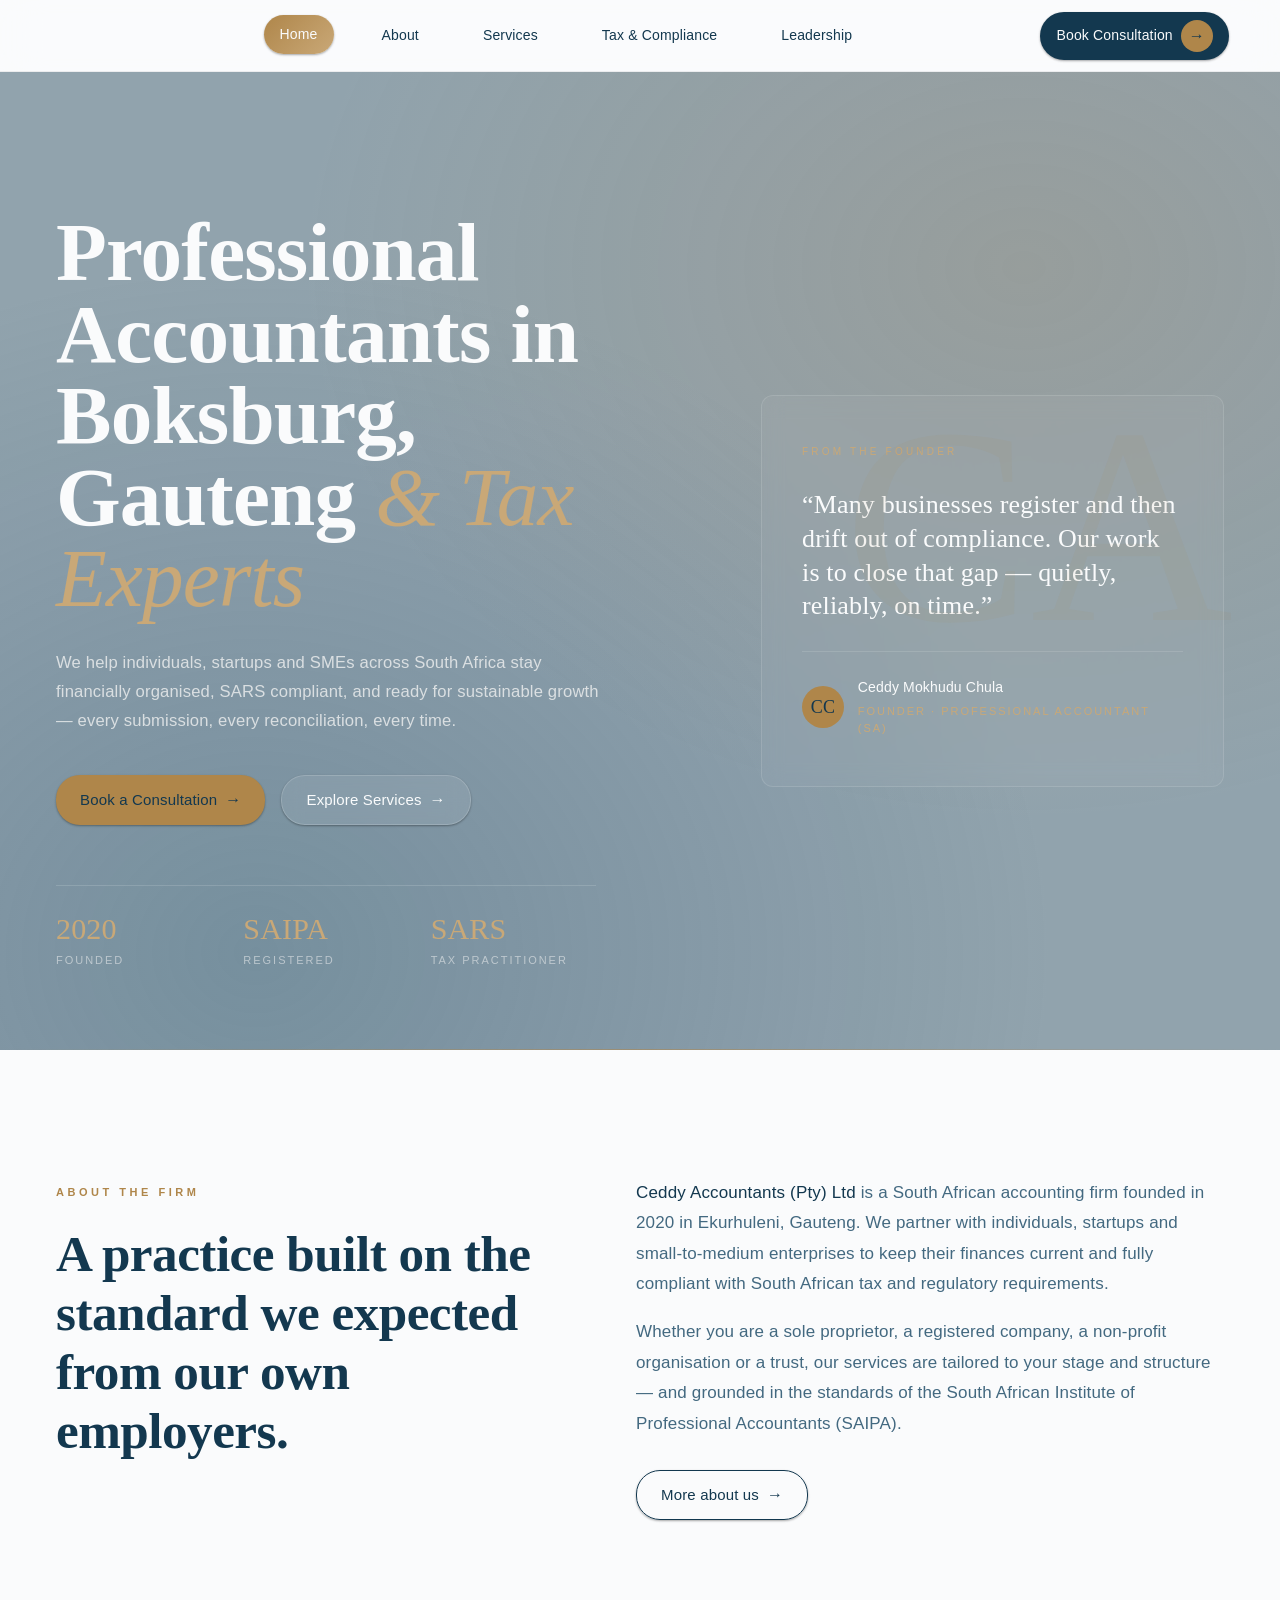
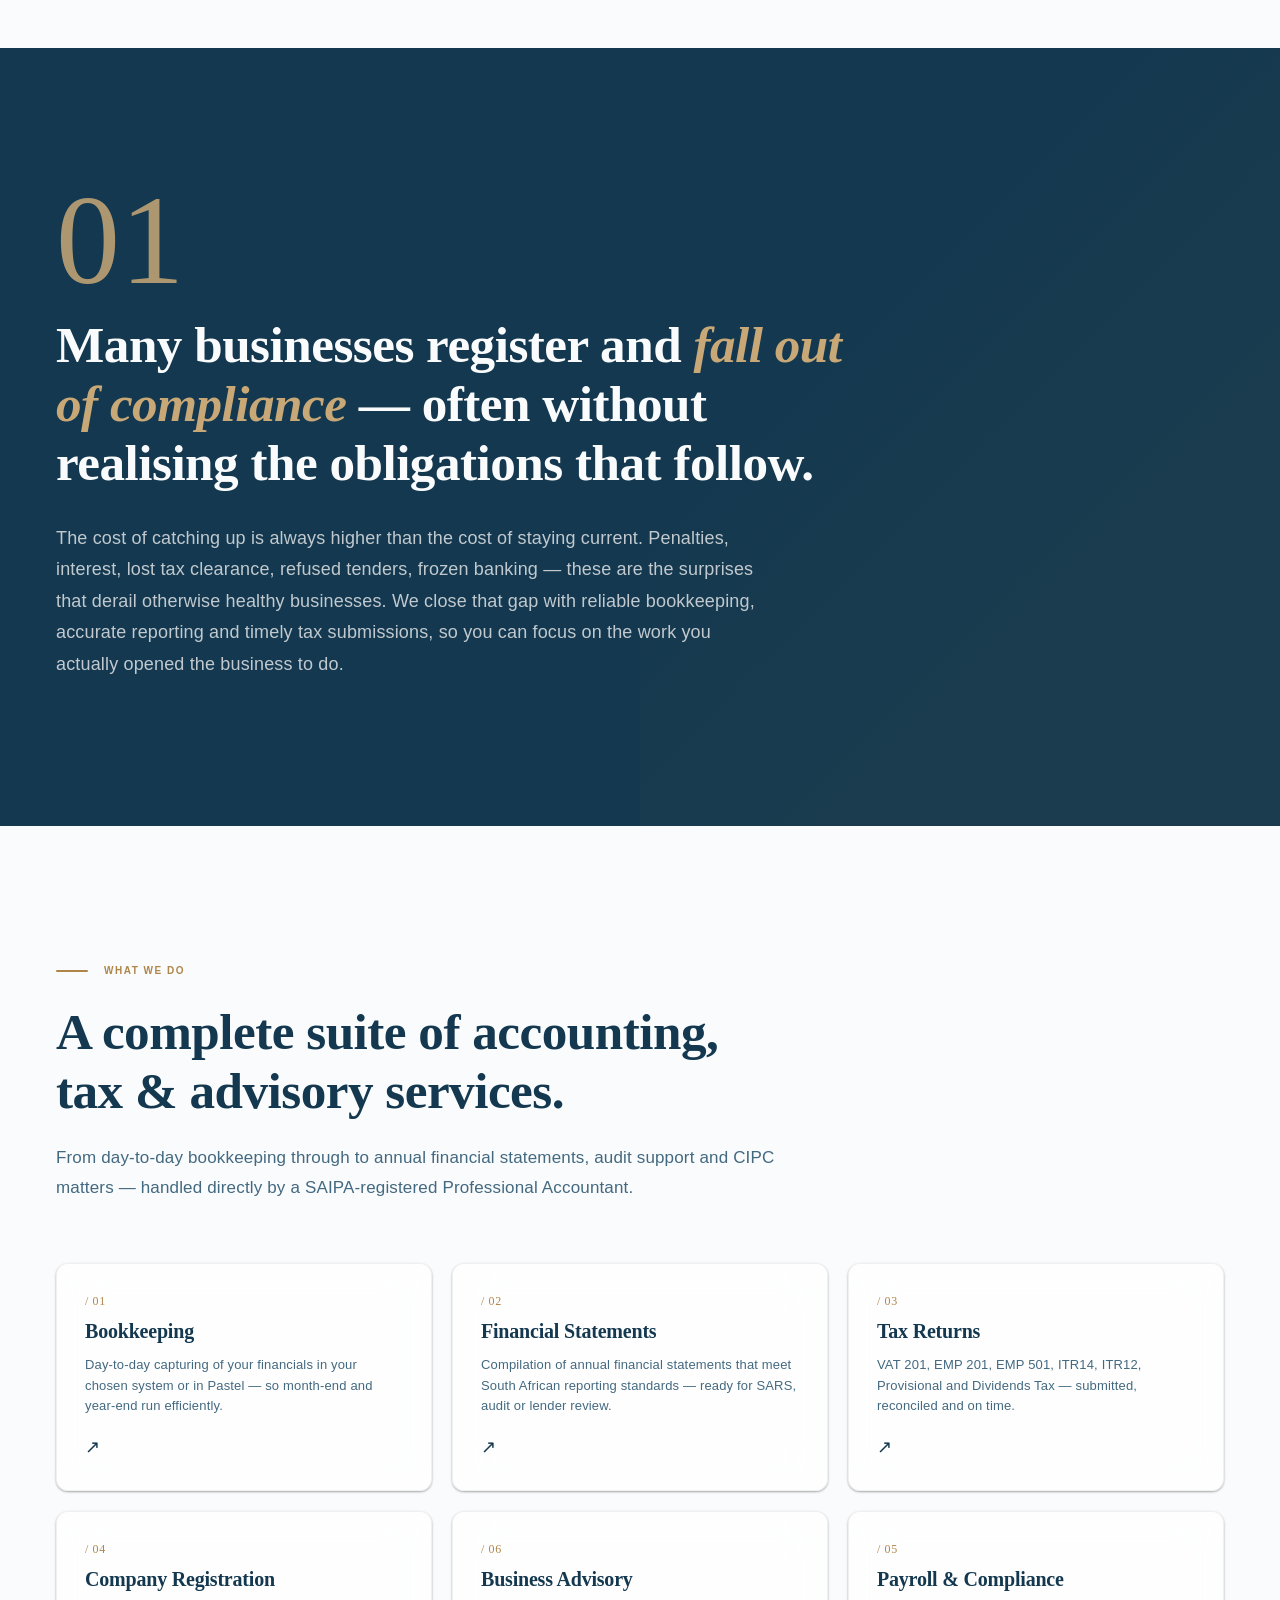
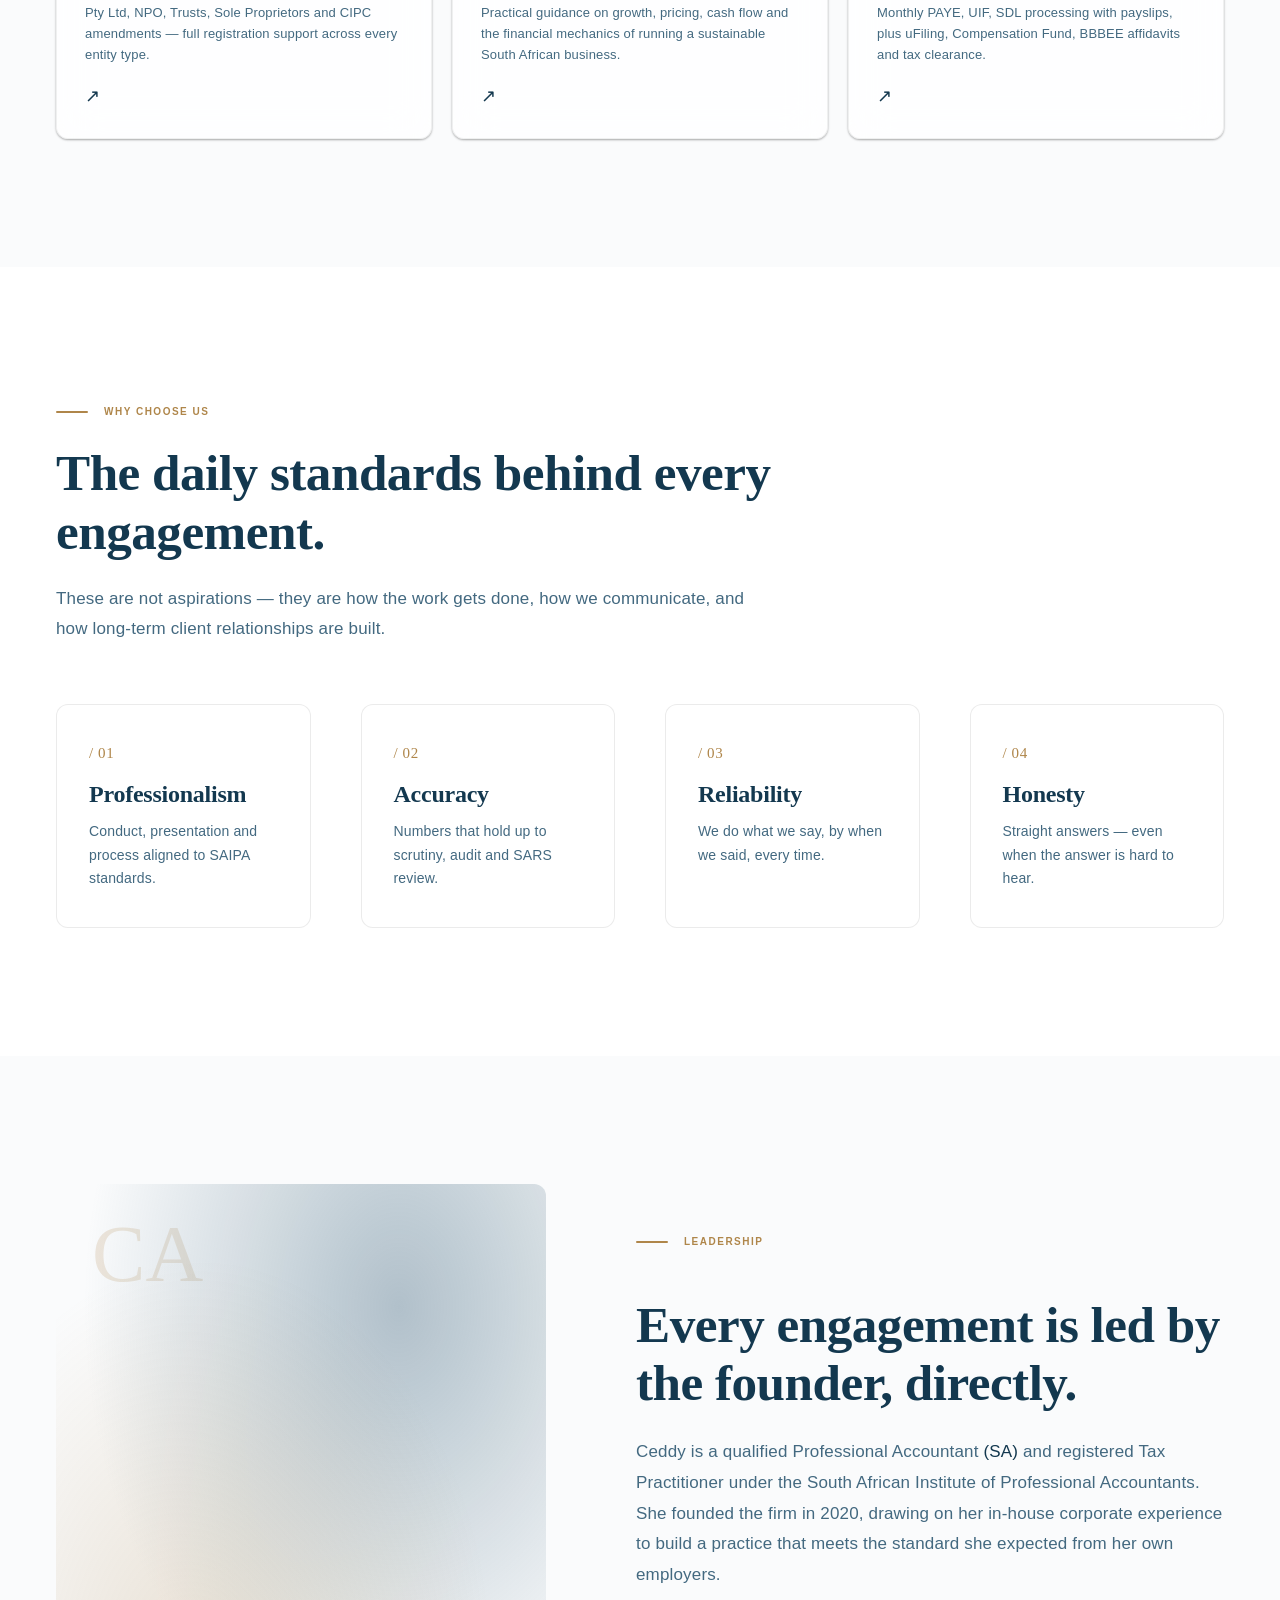
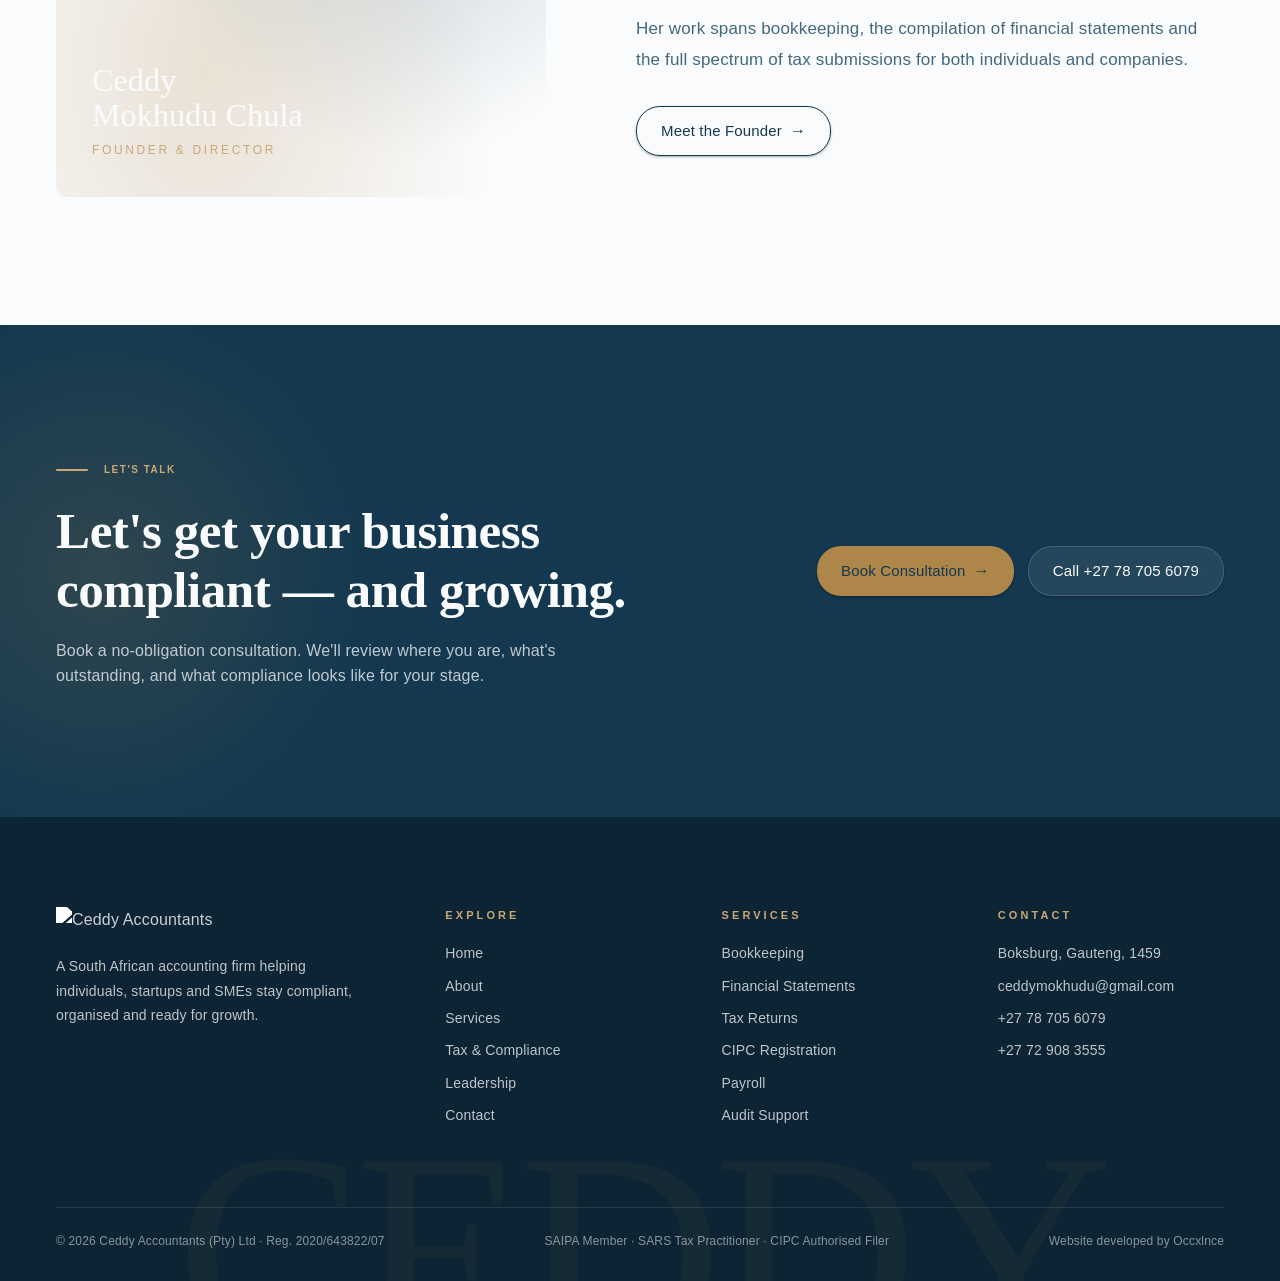
==== commit 660b8829: "Add files via upload" ====
--- a/index.html
+++ b/index.html
@@ -584,7 +584,6 @@
       <a href="services.html">Services</a>
       <a href="tax-compliance.html">Tax &amp; Compliance</a>
       <a href="leadership.html">Leadership</a>
-      <a href="contact.html">Contact</a>
     </nav>
     <a href="contact.html" class="nav-cta">
       Book Consultation
--- a/styles.css
+++ b/styles.css
@@ -18,7 +18,13 @@
 .field input,
 .field select,
 .field textarea,
-.chip {
+.chip,
+.process-step,
+.form-col,
+.channel,
+.cred-cell,
+.approach-item,
+.doc-item {
   border-radius: 12px !important;
 }
 
@@ -261,11 +267,13 @@
 .nav-links a:hover::before {
   opacity: 1;
   transform: scale(1);
+  border-radius: 24px !important;
 }
 .nav-links a.active {
   color: var(--paper);
   background: linear-gradient(135deg, var(--muted-gold), var(--gold-soft));
   transform: translateY(-1px);
+  border-radius: 24px;
   box-shadow: var(--shadow-sm);
 }
 
@@ -484,6 +492,115 @@
 .page-hero-meta span { display: block; margin-top: 6px; color: var(--gold-soft); font-weight: 600; letter-spacing: 0.18em; }
 
 /* =========================================================
+   RESPONSIVE BREAKPOINTS
+   ========================================================= */
+
+/* iPhone 8 (375x667) */
+@media (max-width: 375px) {
+  .container { padding: 0 20px; }
+  h1 { font-size: 32px; }
+  h2 { font-size: 28px; }
+  h3 { font-size: 24px; }
+  .btn { padding: 12px 20px; font-size: 14px; }
+  .nav-toggle { display: flex; }
+  .nav-links, .nav-cta { display: none; }
+  .leader-portrait { display: none; }
+  .leader-content { width: 100%; }
+}
+
+/* Leadership page specific mobile optimization */
+@media (max-width: 768px) {
+  .leadership .leader-portrait { display: none; }
+  .leadership .leader-content { width: 100%; }
+}
+
+/* iPhone 11/12 (390x844) */
+@media (min-width: 376px) and (max-width: 414px) {
+  .container { padding: 0 24px; }
+  h1 { font-size: 36px; }
+  h2 { font-size: 30px; }
+  .bento-grid { grid-template-columns: 1fr; gap: 16px; }
+  .svc-row { padding: 32px 24px; }
+  .accordion-header { padding: 20px; }
+  .accordion-icon { width: 44px; height: 44px; }
+  .leader-portrait { display: none; }
+  .leader-content { width: 100%; }
+}
+
+/* Small Tablets (415-768px) */
+@media (min-width: 415px) and (max-width: 768px) {
+  .container { padding: 0 32px; }
+  .bento-grid { grid-template-columns: repeat(2, 1fr); gap: 20px; }
+  .page-hero-grid { grid-template-columns: 1fr; gap: 40px; }
+  .leader-grid { grid-template-columns: 1fr; gap: 40px; }
+  .contact-grid { grid-template-columns: 1fr; gap: 40px; }
+  .about-grid { grid-template-columns: 1fr; gap: 60px; }
+  .leader-portrait { display: none; }
+  .leader-content { width: 100%; }
+}
+
+/* Tablets (769-1024px) */
+@media (min-width: 769px) and (max-width: 1024px) {
+  .container { padding: 0 40px; }
+  .bento-grid { grid-template-columns: repeat(3, 1fr); gap: 24px; }
+  .page-hero-grid { grid-template-columns: 1fr 1.2fr; gap: 60px; }
+  .leader-grid { grid-template-columns: 1fr 1.4fr; gap: 60px; }
+  .contact-grid { grid-template-columns: 1fr; gap: 50px; }
+  .about-grid { grid-template-columns: 1fr 1fr; gap: 70px; }
+  .nav-links { display: flex; gap: 28px; font-size: 13px; }
+  .nav-cta { display: inline-flex; padding: 8px 16px; font-size: 13px; }
+  .nav-toggle { display: none; }
+}
+
+/* Small Laptops (1025-1366px) */
+@media (min-width: 1025px) and (max-width: 1366px) {
+  .container { padding: 0 56px; }
+  .bento-grid { grid-template-columns: repeat(3, 1fr); gap: 28px; }
+  .page-hero-grid { grid-template-columns: 1fr 1.4fr; gap: 70px; }
+  .leader-grid { grid-template-columns: 1fr 1.4fr; gap: 70px; }
+  .contact-grid { grid-template-columns: 1fr 1.2fr; gap: 60px; }
+  .about-grid { grid-template-columns: 1fr 1fr; gap: 80px; }
+  .nav-links { gap: 32px; font-size: 14px; }
+  .nav-cta { padding: 8px 16px; font-size: 14px; }
+}
+
+/* Large Laptops/Desktops (1367px+) */
+@media (min-width: 1367px) {
+  .container { padding: 0 64px; }
+  .bento-grid { grid-template-columns: repeat(3, 1fr); gap: 32px; }
+  .page-hero-grid { grid-template-columns: 1fr 1.4fr; gap: 80px; }
+  .leader-grid { grid-template-columns: 1fr 1.4fr; gap: 80px; }
+  .contact-grid { grid-template-columns: 1fr 1.4fr; gap: 70px; }
+  .about-grid { grid-template-columns: 1fr 1fr; gap: 90px; }
+}
+
+/* Ultra-wide screens (1920px+) */
+@media (min-width: 1920px) {
+  .container { max-width: 1400px; }
+  .bento-grid { gap: 40px; }
+  .page-hero-grid { gap: 100px; }
+  .leader-grid { gap: 100px; }
+  .contact-grid { gap: 90px; }
+  .about-grid { gap: 100px; }
+}
+
+/* Touch device optimizations */
+@media (hover: none) and (pointer: coarse) {
+  .btn { min-height: 44px; min-width: 44px; }
+  .nav-links a { padding: 12px 16px; }
+  .accordion-header { min-height: 44px; }
+  .bento-card { min-height: 120px; }
+}
+
+/* High DPI displays */
+@media (-webkit-min-device-pixel-ratio: 2), (min-resolution: 192dpi) {
+  .brand-mark { 
+    background-image: url('https://res.cloudinary.com/dgwtaivvf/image/upload/v1778057865/Symbol-CA_kmvjfh.png');
+    background-size: 40px 40px;
+  }
+}
+
+/* =========================================================
    FOOTER
    ========================================================= */
 .site-footer {
